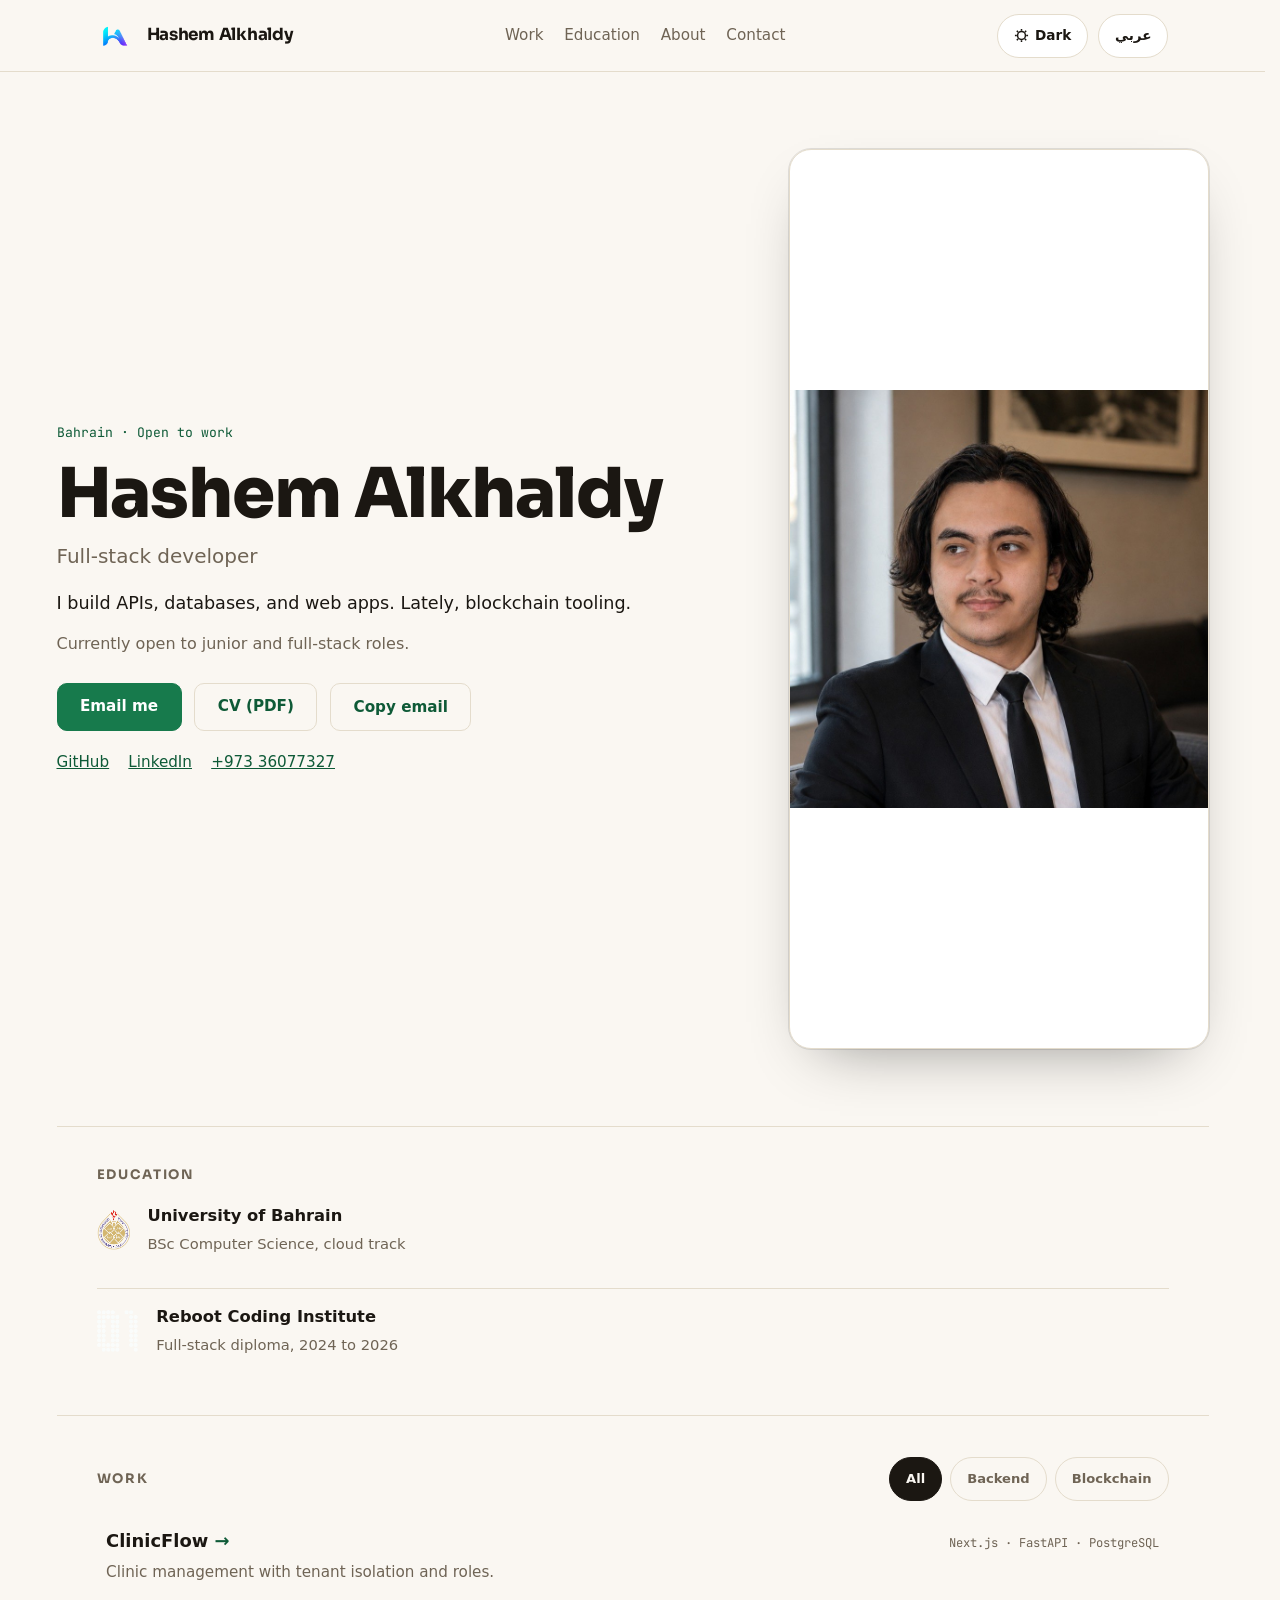
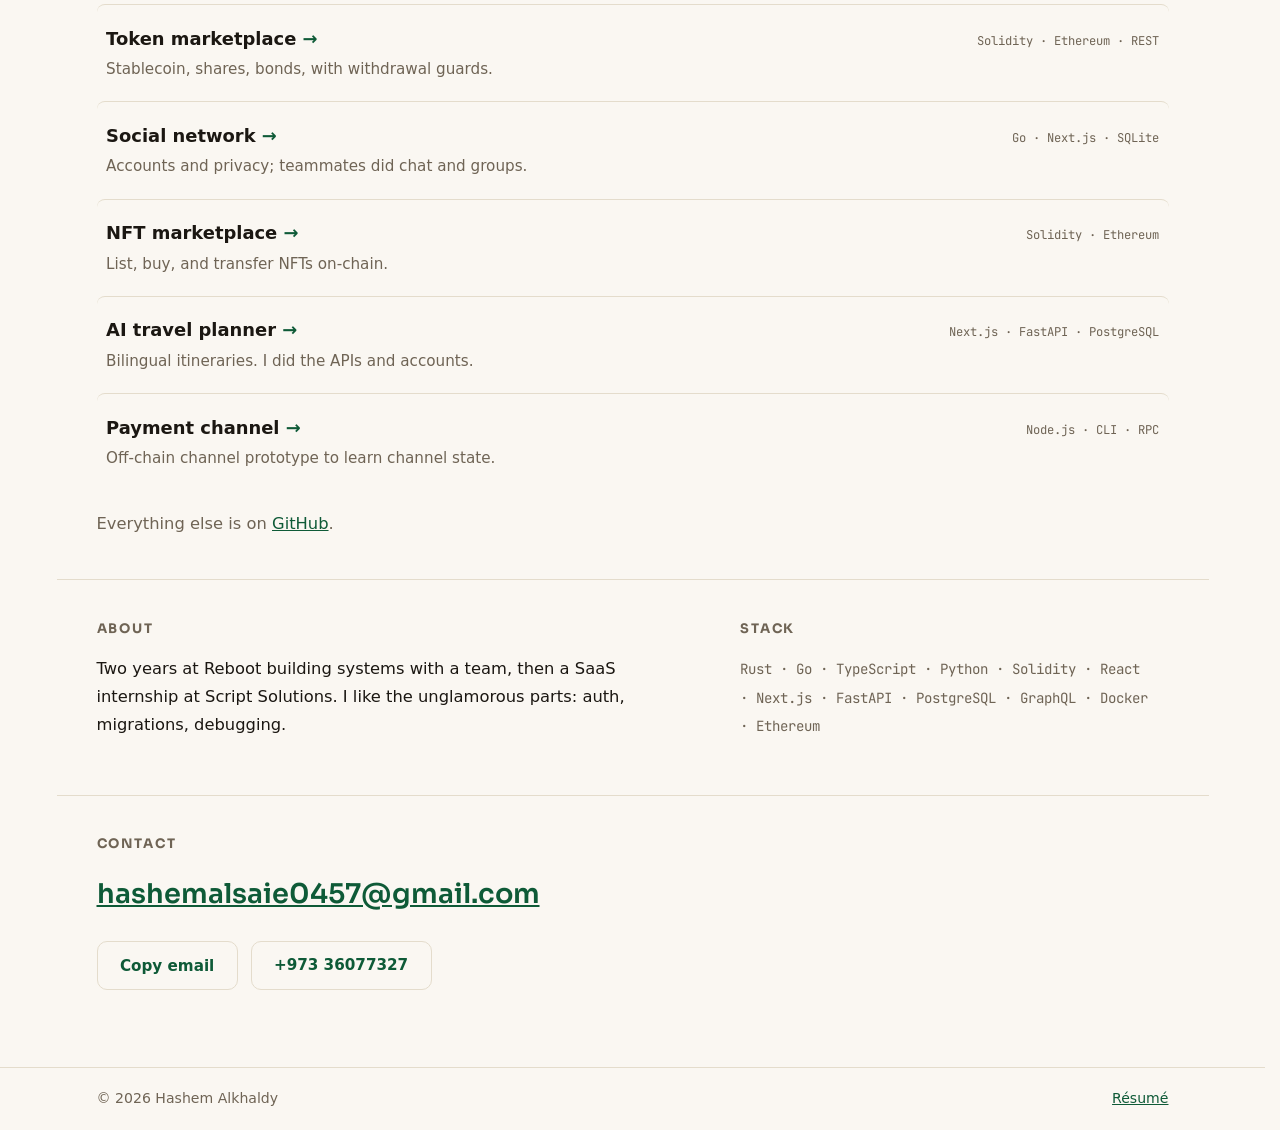
==== index.html @ f6648474 "full body inside same frame, no zoom" ====
<!DOCTYPE html>
<html lang="en" dir="ltr" data-theme="light">
<head>
  <meta charset="utf-8">
  <meta name="viewport" content="width=device-width, initial-scale=1">
  <meta name="theme-color" content="#FAF7F2">
  <meta name="color-scheme" content="light dark">
  <title>Hashem Alkhaldy · Full-stack developer</title>
  <meta name="description" content="Hashem Alkhaldy, full-stack developer in Bahrain. APIs, databases, blockchain tooling.">
  <link rel="canonical" href="https://hadrawer.github.io/portfolio/">
  <meta property="og:type" content="website">
  <meta property="og:title" content="Hashem Alkhaldy · Full-stack developer">
  <meta property="og:description" content="Full-stack developer in Bahrain. APIs, databases, blockchain tooling.">
  <meta property="og:url" content="https://hadrawer.github.io/portfolio/">
  <meta property="og:image" content="https://hadrawer.github.io/portfolio/assets/images/profile-mobile.jpg">
  <script>
    try {
      var t = localStorage.getItem("theme");
      if (!t) t = matchMedia("(prefers-color-scheme: dark)").matches ? "dark" : "light";
      document.documentElement.setAttribute("data-theme", t);
    } catch (e) {}
  </script>
  <link rel="icon" type="image/png" href="assets/images/Logo.png">
  <link rel="preconnect" href="https://fonts.googleapis.com">
  <link rel="preconnect" href="https://fonts.gstatic.com" crossorigin>
  <link href="https://fonts.googleapis.com/css2?family=Sora:wght@400;600;700;800&family=IBM+Plex+Sans+Arabic:wght@400;500;700&family=JetBrains+Mono:wght@400;500&display=swap" rel="stylesheet">
  <link rel="stylesheet" href="styles.css">
</head>
<body>
  <header class="top">
    <div class="wrap top-in">
      <a class="name brand" href="#top"><img class="brand-logo" src="assets/images/Logo.png" alt="H logo" width="34" height="34">Hashem Alkhaldy</a>
      <nav class="links-inline" aria-label="Sections">
        <a href="#work" data-i18n="nav.work">Work</a>
        <a href="#education" data-i18n="nav.edu">Education</a>
        <a href="#about" data-i18n="nav.about">About</a>
        <a href="#contact" data-i18n="nav.contact">Contact</a>
      </nav>
      <div class="toggles">
        <button id="themeToggle" class="chip" type="button" aria-label="Toggle theme">
          <svg width="15" height="15" viewBox="0 0 16 16" fill="none" stroke="currentColor" stroke-width="1.6" aria-hidden="true"><circle cx="8" cy="8" r="4.2"/><path d="M8 1v2M8 13v2M1 8h2M13 8h2M3 3l1.4 1.4M11.6 11.6L13 13M13 3l-1.4 1.4M4.4 11.6L3 13"/></svg>
          <span data-i18n="ui.theme">Dark</span>
        </button>
        <button id="langToggle" class="chip" type="button">عربي</button>
      </div>
    </div>
  </header>

  <main id="top">
    <section class="wrap hero">
      <div class="hero-text">
        <p class="kicker" data-i18n="hero.kicker">Bahrain · Open to work</p>
        <h1 data-i18n="hero.name">Hashem Alkhaldy</h1>
        <p class="role" data-i18n="hero.role">Full-stack developer</p>
        <p class="lede" data-i18n="hero.lede">I build APIs, databases, and web apps. Lately, blockchain tooling.</p>
        <p class="lede sub" data-i18n="hero.lede2">Currently open to junior and full-stack roles.</p>
        <p class="row">
          <a class="btn" href="mailto:hashemalsaie0457@gmail.com" data-i18n="hero.email">Email me</a>
          <a class="btn ghost" href="assets/resume/Hashem_Alkhaldy_CV.pdf" data-i18n="hero.cv">CV (PDF)</a>
          <button class="btn ghost" id="copyEmail" type="button" data-i18n="hero.copy">Copy email</button>
        </p>
        <p class="links">
          <a href="https://github.com/HADrawer">GitHub</a>
          <a href="https://www.linkedin.com/in/hashem-alsaie-8a0215244/">LinkedIn</a>
          <a href="tel:+97336077327">+973 36077327</a>
        </p>
      </div>
      <div class="hero-art" id="heroArt">
        <img class="portrait" src="assets/images/profile-mobile.jpg" alt="Portrait of Hashem Alkhaldy" width="900" height="900">
      </div>
    </section>

    <section class="wrap" id="education">
      <h2 data-i18n="edu.title">Education</h2>
      <ul class="edu">
        <li class="rv">
          <img src="assets/images/uob-logo.png" alt="University of Bahrain logo" width="40" height="48" loading="lazy">
          <div><strong data-i18n="edu.uob">University of Bahrain</strong><span data-i18n="edu.uobd">BSc Computer Science, cloud track</span></div>
        </li>
        <li class="rv">
          <img src="assets/images/reboot-01.png" alt="01 mark" width="36" height="37" loading="lazy">
          <div><strong data-i18n="edu.rb">Reboot Coding Institute</strong><span data-i18n="edu.rbd">Full-stack diploma, 2024 to 2026</span></div>
        </li>
      </ul>
    </section>

    <section class="wrap" id="work">
      <div class="sec-head">
        <h2 data-i18n="work.title">Work</h2>
        <div class="filters" role="group" aria-label="Filter projects">
          <button class="fchip on" data-filter="all" data-i18n="work.all">All</button>
          <button class="fchip" data-filter="backend" data-i18n="work.backend">Backend</button>
          <button class="fchip" data-filter="chain" data-i18n="work.chain">Blockchain</button>
        </div>
      </div>
      <ul class="jobs">
        <li class="rv" data-tags="backend">
          <a href="https://github.com/HADrawer/ClinicFlow">ClinicFlow <span class="arrow" aria-hidden="true">→</span></a>
          <span class="stack">Next.js · FastAPI · PostgreSQL</span>
          <span class="note" data-i18n="work.p1">Clinic management with tenant isolation and roles.</span>
        </li>
        <li class="rv" data-tags="chain">
          <a href="https://github.com/HADrawer/financial-instruments">Token marketplace <span class="arrow" aria-hidden="true">→</span></a>
          <span class="stack">Solidity · Ethereum · REST</span>
          <span class="note" data-i18n="work.p2">Stablecoin, shares, bonds, with withdrawal guards.</span>
        </li>
        <li class="rv" data-tags="backend">
          <a href="https://github.com/HADrawer/social-network">Social network <span class="arrow" aria-hidden="true">→</span></a>
          <span class="stack">Go · Next.js · SQLite</span>
          <span class="note" data-i18n="work.p3">Accounts and privacy; teammates did chat and groups.</span>
        </li>
        <li class="rv" data-tags="chain">
          <a href="https://github.com/HADrawer/nft-marketplace">NFT marketplace <span class="arrow" aria-hidden="true">→</span></a>
          <span class="stack">Solidity · Ethereum</span>
          <span class="note" data-i18n="work.p4">List, buy, and transfer NFTs on-chain.</span>
        </li>
        <li class="rv" data-tags="backend">
          <a href="https://github.com/HADrawer/AI-Travel-Itinerary-Planner">AI travel planner <span class="arrow" aria-hidden="true">→</span></a>
          <span class="stack">Next.js · FastAPI · PostgreSQL</span>
          <span class="note" data-i18n="work.p5">Bilingual itineraries. I did the APIs and accounts.</span>
        </li>
        <li class="rv" data-tags="chain">
          <a href="https://github.com/HADrawer/Payment-Channel">Payment channel <span class="arrow" aria-hidden="true">→</span></a>
          <span class="stack">Node.js · CLI · RPC</span>
          <span class="note" data-i18n="work.p6">Off-chain channel prototype to learn channel state.</span>
        </li>
      </ul>
      <p class="more"><span data-i18n="work.more">Everything else is on</span> <a href="https://github.com/HADrawer?tab=repositories">GitHub</a>.</p>
    </section>

    <section class="wrap cols">
      <div class="rv" id="about">
        <h2 data-i18n="about.title">About</h2>
        <p data-i18n="about.p1">Two years at Reboot building systems with a team, then a SaaS internship at Script Solutions. I like the unglamorous parts: auth, migrations, debugging.</p>
      </div>
      <div class="rv" id="stack">
        <h2 data-i18n="stack.title">Stack</h2>
        <p class="mono">Rust · Go · TypeScript · Python · Solidity · React · Next.js · FastAPI · PostgreSQL · GraphQL · Docker · Ethereum</p>
      </div>
    </section>

    <section class="wrap" id="contact">
      <h2 data-i18n="contact.title">Contact</h2>
      <p><a class="big" href="mailto:hashemalsaie0457@gmail.com">hashemalsaie0457@gmail.com</a></p>
      <p class="row">
        <button class="btn ghost" id="copyEmail2" type="button" data-i18n="hero.copy">Copy email</button>
        <a class="btn ghost" href="tel:+97336077327">+973 36077327</a>
      </p>
    </section>
  </main>

  <footer>
    <div class="wrap foot-in">
      <p>© <span id="year">2026</span> Hashem Alkhaldy</p>
      <p><a href="resume.html" data-i18n="footer.resume">Résumé</a></p>
    </div>
  </footer>

  <script src="script.js"></script>
</body>
</html>
---- styles.css ----
:root {
  --bg: #FAF7F2;
  --surface: #FFFFFF;
  --ink: #1B1712;
  --muted: #6F6455;
  --line: #E4DCCC;
  --signal: #177A4C;
  --signal-ink: #0E5A37;
  --card: #FFFFFF;
}

[data-theme="dark"] {
  --bg: #14110D;
  --surface: #1D1914;
  --ink: #ECE6DA;
  --muted: #A79C8B;
  --line: #2E2820;
  --signal: #62D39B;
  --signal-ink: #8FE3B7;
  --card: #1D1914;
}

* { box-sizing: border-box; margin: 0; padding: 0; }

html { scroll-behavior: smooth; scrollbar-gutter: stable; }

body {
  background: var(--bg);
  color: var(--ink);
  font-family: system-ui, -apple-system, "Segoe UI", "IBM Plex Sans Arabic", sans-serif;
  font-size: 1.02rem;
  line-height: 1.7;
  -webkit-font-smoothing: antialiased;
}

h1, h2, .name {
  font-family: "Sora", "IBM Plex Sans Arabic", system-ui, sans-serif;
  line-height: 1.12;
  letter-spacing: -0.015em;
  text-wrap: balance;
}
p { text-wrap: pretty; }

a { color: var(--signal-ink); }
a:hover { color: var(--signal); }

.wrap { max-width: 72rem; margin-inline: auto; padding-inline: clamp(1.2rem, 4vw, 2.5rem); }

/* header */
.top { border-bottom: 1px solid var(--line); }
.top-in { display: flex; align-items: center; justify-content: space-between; gap: 1rem; padding-block: 0.85rem; }
.name { font-weight: 700; font-size: 1.05rem; color: var(--ink); text-decoration: none; }
.brand { display: inline-flex; align-items: center; gap: 1rem; }
.brand-logo { height: 34px; width: 34px; border-radius: 9px; }
.links-inline { display: flex; gap: 1.3rem; }
.links-inline a { color: var(--muted); text-decoration: none; font-size: 0.95rem; font-weight: 500; }
.links-inline a:hover { color: var(--ink); }
.toggles { display: flex; gap: 0.6rem; }
.chip {
  font: inherit;
  font-size: 0.85rem;
  font-weight: 600;
  display: inline-flex;
  align-items: center;
  gap: 0.4rem;
  background: var(--surface);
  color: var(--ink);
  border: 1px solid var(--line);
  border-radius: 999px;
  padding: 0.45rem 1rem;
  cursor: pointer;
  min-height: 44px;
  transition-property: border-color, color;
  transition-duration: 0.15s;
}
.chip:hover { border-color: var(--signal); color: var(--signal-ink); }
.chip:active { transform: scale(0.96); }

/* hero — full width grid */
.hero {
  display: grid;
  grid-template-columns: minmax(0, 1.2fr) minmax(0, 0.8fr);
  gap: clamp(2rem, 5vw, 4rem);
  align-items: center;
  padding: clamp(2.5rem, 6vw, 5rem) 0;
}
.kicker {
  font-family: "JetBrains Mono", ui-monospace, monospace;
  font-size: 0.82rem;
  color: var(--signal-ink);
  margin-bottom: 0.7rem;
}
.hero h1 { font-size: clamp(2.6rem, 6.5vw, 4.3rem); font-weight: 800; margin-bottom: 0.4rem; }
.role { font-size: 1.25rem; color: var(--muted); margin-bottom: 1rem; }
.lede { font-size: 1.1rem; max-width: 36rem; margin-bottom: 0.7rem; }
.lede.sub { font-size: 1rem; color: var(--muted); margin-bottom: 1.6rem; }
.row { display: flex; flex-wrap: wrap; gap: 0.8rem; margin-bottom: 1.2rem; }
.btn {
  display: inline-flex;
  align-items: center;
  text-decoration: none;
  font-weight: 600;
  font-size: 0.95rem;
  font-family: inherit;
  background: var(--signal);
  color: #fff;
  border: 1px solid var(--signal);
  border-radius: 10px;
  padding: 0.65rem 1.4rem;
  min-height: 44px;
  cursor: pointer;
  transition-property: transform, filter;
  transition-duration: 0.15s;
}
[data-theme="dark"] .btn { color: #0E1712; }
.btn:hover { filter: brightness(1.07); }
.btn:active { transform: scale(0.96); }
.btn.ghost { background: transparent; color: var(--signal-ink); border-color: var(--line); }
.btn.ghost:hover { border-color: var(--signal); }
.links { display: flex; flex-wrap: wrap; gap: 0.4rem 1.2rem; font-size: 0.95rem; }

.hero-art { justify-self: end; text-align: center; will-change: transform; }
.portrait {
  width: min(420px, 88vw);
  aspect-ratio: 2 / 1;
  object-fit: contain;
  object-position: center;
  background: var(--surface);
  border-radius: 22px;
  outline: 1px solid oklch(0 0 0 / 0.1);
  border: 1px solid var(--line);
  box-shadow: 0 24px 60px -30px rgba(0, 0, 0, 0.45);
  display: block;
  background: var(--surface);
}
[data-theme="dark"] .portrait { outline: 1px solid oklch(1 0 0 / 0.1); }
.caption { margin-top: 0.7rem; font-size: 0.8rem; color: var(--muted); }

/* sections */
main section { padding: 2.6rem 0; border-top: 1px solid var(--line); }
.hero { border-top: none; }
main h2 {
  font-size: 0.82rem;
  font-weight: 700;
  text-transform: uppercase;
  letter-spacing: 0.14em;
  color: var(--muted);
  margin-bottom: 1.2rem;
}
[dir="rtl"] main h2 { letter-spacing: 0; }

.sec-head { display: flex; align-items: center; justify-content: space-between; flex-wrap: wrap; gap: 0.8rem; margin-bottom: 0.4rem; }
.sec-head h2 { margin-bottom: 0; }
.filters { display: flex; gap: 0.5rem; }
.fchip {
  font: inherit;
  font-size: 0.82rem;
  font-weight: 600;
  background: transparent;
  color: var(--muted);
  border: 1px solid var(--line);
  border-radius: 999px;
  padding: 0.4rem 1rem;
  cursor: pointer;
  min-height: 44px;
  transition-property: color, border-color, background;
  transition-duration: 0.15s;
}
.fchip:hover { color: var(--ink); border-color: var(--signal); }
.fchip.on { background: var(--ink); border-color: var(--ink); color: var(--bg); }
.fchip:active { transform: scale(0.96); }

/* work list */
.jobs { list-style: none; }
.jobs li {
  display: grid;
  grid-template-columns: minmax(0, 1fr) auto;
  gap: 0.2rem 1.5rem;
  align-items: baseline;
  padding: 1.15rem 0.6rem;
  border-top: 1px solid var(--line);
  border-radius: 8px;
  transition-property: background, padding-inline-start;
  transition-duration: 0.18s;
}
.jobs li:first-child { border-top: none; }
.jobs li:hover { background: var(--surface); }
.jobs li.hide { display: none; }
.jobs a { font-weight: 600; font-size: 1.12rem; text-decoration: none; color: var(--ink); }
.jobs a:hover { color: var(--signal-ink); }
.jobs a .arrow { display: inline-block; transition: transform 0.18s ease; color: var(--signal-ink); }
.jobs a:hover .arrow { transform: translateX(5px); }
[dir="rtl"] .jobs a:hover .arrow { transform: translateX(-5px) scaleX(-1); }
[dir="rtl"] .jobs a .arrow { display: inline-block; transform: scaleX(-1); }
.stack {
  font-family: "JetBrains Mono", ui-monospace, monospace;
  font-size: 0.76rem;
  color: var(--muted);
  text-align: end;
  white-space: nowrap;
}
.note { display: block; grid-column: 1 / -1; color: var(--muted); font-size: 0.95rem; }
.more { margin-top: 1.2rem; color: var(--muted); }

/* two-col */
.cols { display: grid; grid-template-columns: minmax(0, 1.15fr) minmax(0, 0.85fr); gap: clamp(2rem, 5vw, 4rem); }
.mono {
  font-family: "JetBrains Mono", ui-monospace, monospace;
  font-size: 0.88rem;
  line-height: 2;
  color: var(--muted);
  font-variant-numeric: tabular-nums;
}
#about p { margin-bottom: 0.9rem; }
.muted { color: var(--muted); font-size: 0.95rem; }

/* education */
.edu { list-style: none; display: grid; gap: 1rem; }
.edu li {
  display: flex;
  align-items: center;
  gap: 1rem;
  padding: 0.9rem 0;
  border-top: 1px solid var(--line);
}
.edu li:first-child { border-top: none; padding-top: 0; }
.edu img { height: 42px; width: auto; flex: none; }
.edu strong { display: block; font-size: 1.02rem; }
.edu span { color: var(--muted); font-size: 0.92rem; }

/* contact */
#contact .row { margin-top: 1.5rem; }
.big {
  font-family: "Sora", "IBM Plex Sans Arabic", sans-serif;
  font-size: clamp(1.2rem, 3.4vw, 1.7rem);
  font-weight: 600;
  overflow-wrap: anywhere;
}

/* footer */
footer { border-top: 1px solid var(--line); margin-top: 1rem; }
.foot-in {
  display: flex;
  justify-content: space-between;
  flex-wrap: wrap;
  gap: 0.4rem;
  padding-block: 1.2rem;
  color: var(--muted);
  font-size: 0.88rem;
}

/* reveal — fail-safe: visible without JS */
.js .rv { opacity: 0; transform: translateY(18px); transition: opacity 0.55s ease, transform 0.55s cubic-bezier(0.22, 1, 0.36, 1); }
.js .rv.in { opacity: 1; transform: none; }

:focus-visible { outline: 2px solid var(--signal); outline-offset: 3px; }

@media (max-width: 860px) {
  .hero { grid-template-columns: minmax(0, 1fr); }
  .hero-art { justify-self: start; }
  .cols { grid-template-columns: minmax(0, 1fr); }
  .jobs li { grid-template-columns: minmax(0, 1fr); }
  .stack { text-align: start; }
}
@media (max-width: 600px) {
  .links-inline { display: none; }
  .hero-art {
    order: -1;
    justify-self: center;
    width: 224px;
    height: 224px;
    border-radius: 50%;
    overflow: hidden;
    background: var(--surface);
    border: 1px solid var(--line);
  }
  .portrait {
    width: 100%;
    height: 100%;
    aspect-ratio: auto;
    border-radius: 50%;
    object-fit: cover;
    object-position: center 8%;
    transform: none;
    border: none;
    box-shadow: none;
    outline: none;
  }
}

@media (prefers-reduced-motion: reduce) {
  html { scroll-behavior: auto; }
  .js .rv { opacity: 1; transform: none; transition: none; }
  .btn, .jobs li, .jobs a .arrow, .chip, .fchip { transition: none; }
}
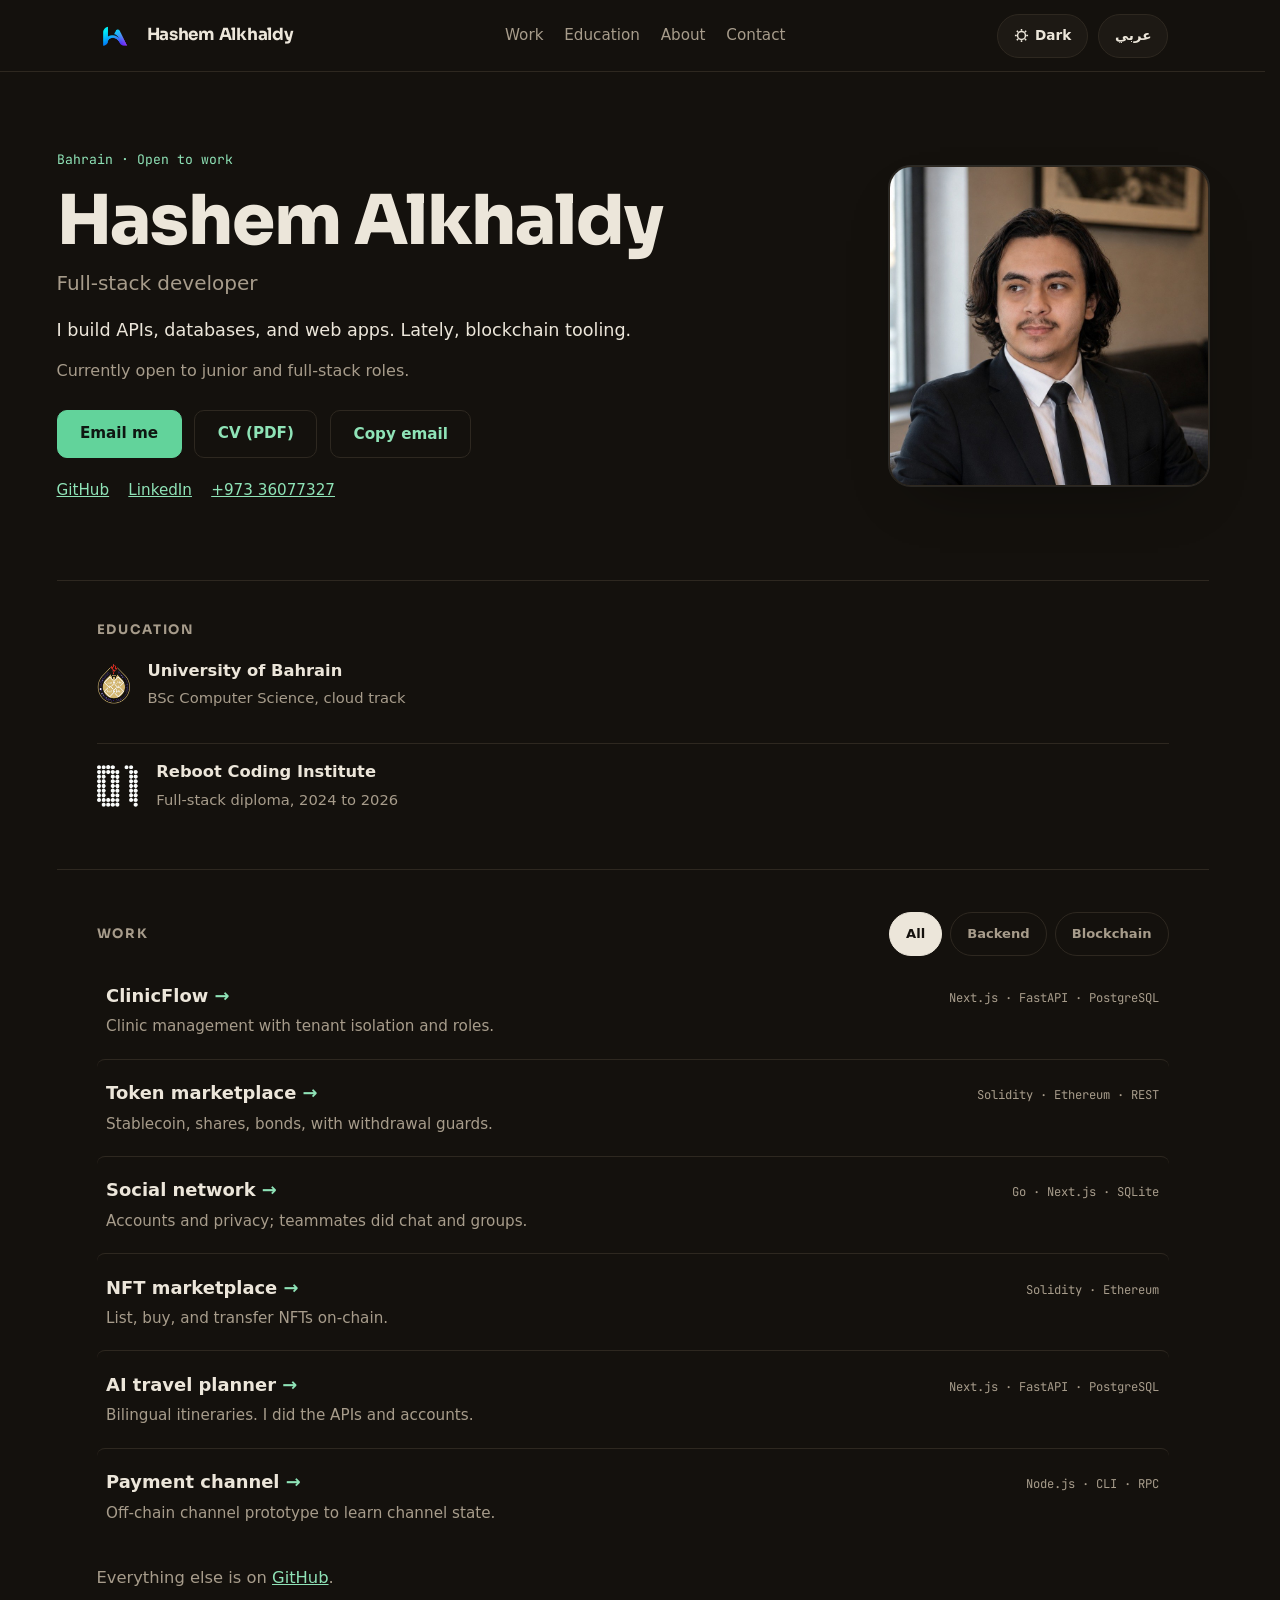
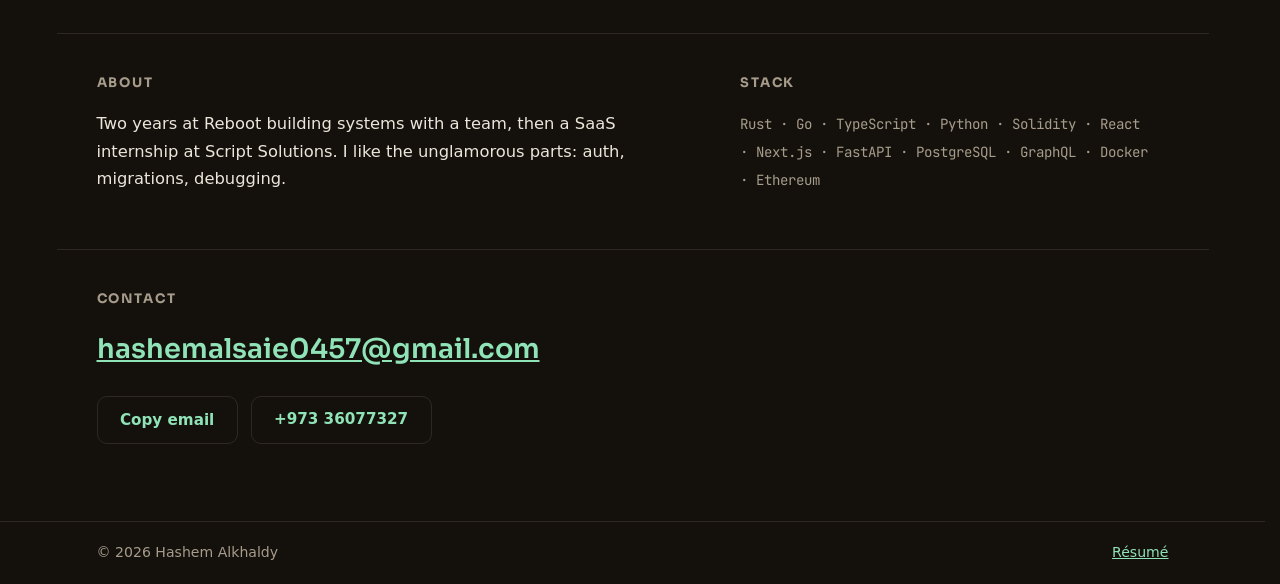
==== commit 1704752b: "dark mode by default, ignore system" ====
--- a/index.html
+++ b/index.html
@@ -1,9 +1,9 @@
 <!DOCTYPE html>
-<html lang="en" dir="ltr" data-theme="light">
+<html lang="en" dir="ltr" data-theme="dark">
 <head>
   <meta charset="utf-8">
   <meta name="viewport" content="width=device-width, initial-scale=1">
-  <meta name="theme-color" content="#FAF7F2">
+  <meta name="theme-color" content="#14110D">
   <meta name="color-scheme" content="light dark">
   <title>Hashem Alkhaldy · Full-stack developer</title>
   <meta name="description" content="Hashem Alkhaldy, full-stack developer in Bahrain. APIs, databases, blockchain tooling.">
@@ -16,7 +16,7 @@
   <script>
     try {
       var t = localStorage.getItem("theme");
-      if (!t) t = matchMedia("(prefers-color-scheme: dark)").matches ? "dark" : "light";
+      if (!t) t = "dark";
       document.documentElement.setAttribute("data-theme", t);
     } catch (e) {}
   </script>
--- a/styles.css
+++ b/styles.css
@@ -121,8 +121,8 @@
 
 .hero-art { justify-self: end; text-align: center; will-change: transform; }
 .portrait {
-  width: min(420px, 88vw);
-  aspect-ratio: 2 / 1;
+  width: min(320px, 80vw);
+  height: 320px;
   object-fit: contain;
   object-position: center;
   background: var(--surface);
@@ -264,6 +264,7 @@
 }
 @media (max-width: 600px) {
   .links-inline { display: none; }
+  .wrap { padding-inline: 1.7rem; }
   .hero-art {
     order: -1;
     justify-self: center;
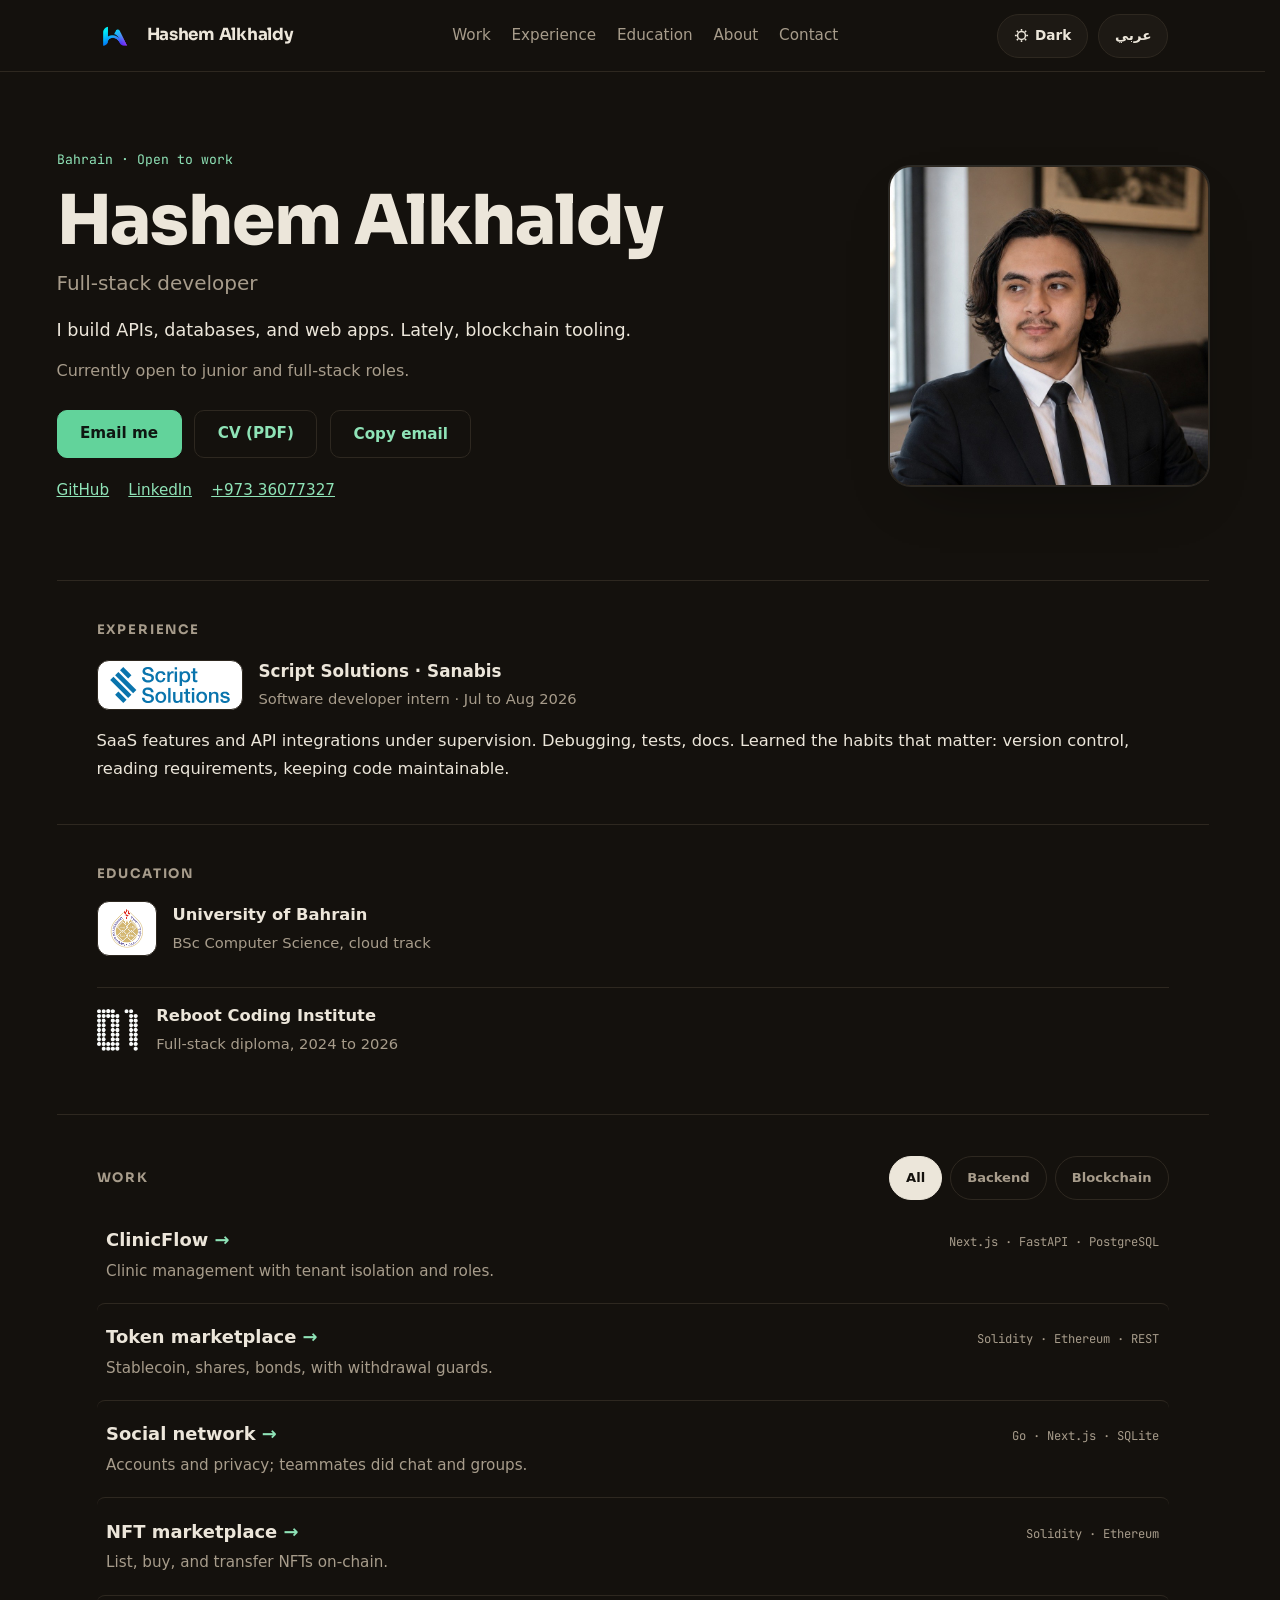
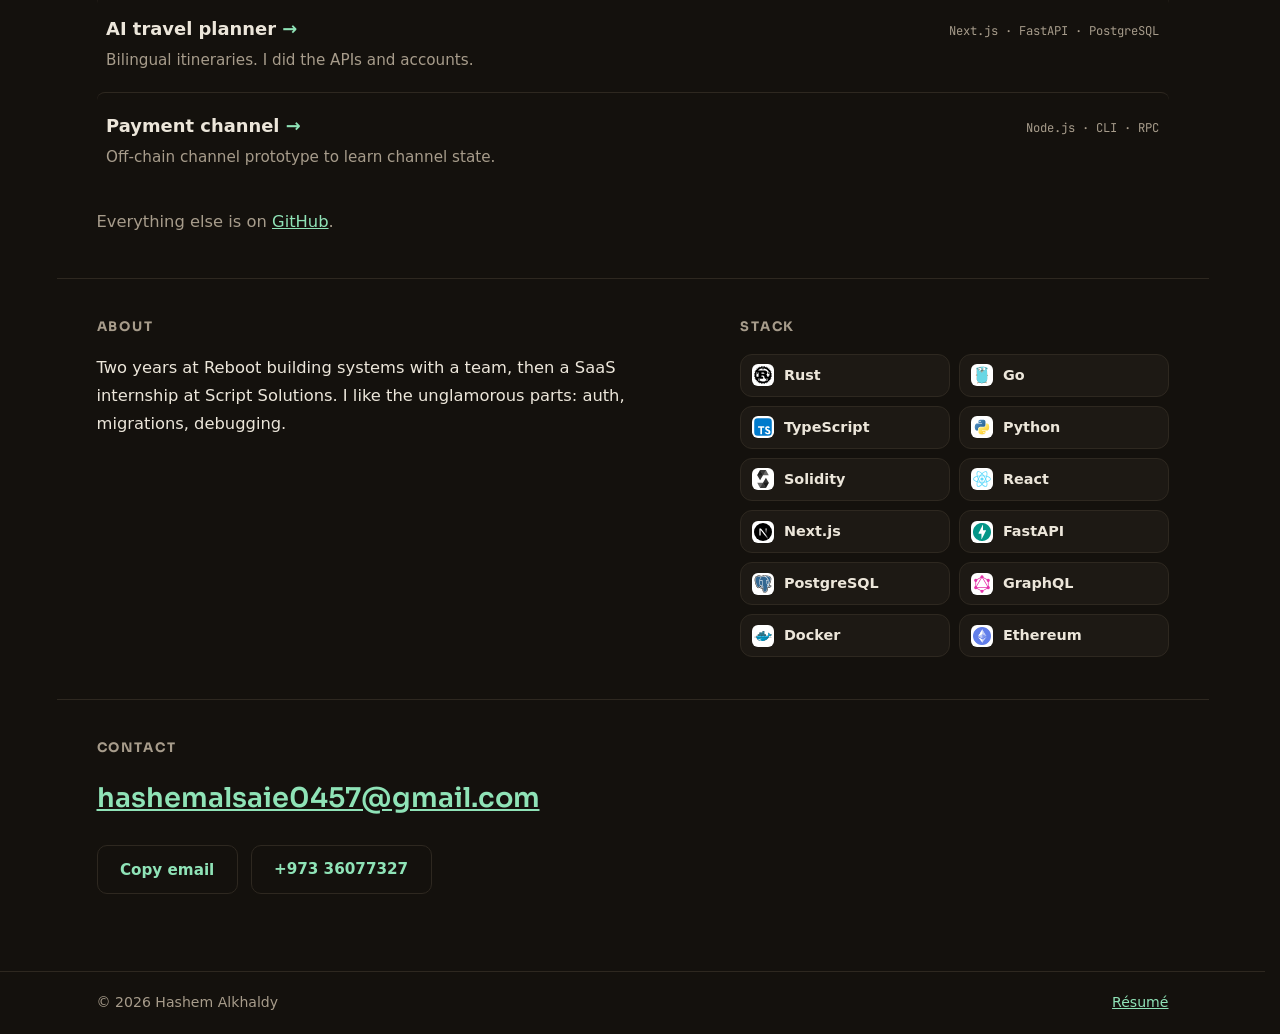
==== commit fdcbaea6: "experience section, sage light theme, tech logos, reboot mark fix" ====
--- a/index.html
+++ b/index.html
@@ -32,6 +32,7 @@
       <a class="name brand" href="#top"><img class="brand-logo" src="assets/images/Logo.png" alt="H logo" width="34" height="34">Hashem Alkhaldy</a>
       <nav class="links-inline" aria-label="Sections">
         <a href="#work" data-i18n="nav.work">Work</a>
+        <a href="#exp" data-i18n="nav.exp">Experience</a>
         <a href="#education" data-i18n="nav.edu">Education</a>
         <a href="#about" data-i18n="nav.about">About</a>
         <a href="#contact" data-i18n="nav.contact">Contact</a>
@@ -70,15 +71,27 @@
       </div>
     </section>
 
+    <section class="wrap" id="exp">
+      <h2 data-i18n="exp.title">Experience</h2>
+      <div class="exp-head rv">
+        <span class="logo-chip"><img src="assets/images/script-logo.svg" alt="Script Solutions logo" width="120" height="36"></span>
+        <div>
+          <strong data-i18n="exp.company">Script Solutions · Sanabis</strong>
+          <span data-i18n="exp.role">Software developer intern · Jul to Aug 2026</span>
+        </div>
+      </div>
+      <p class="rv" data-i18n="exp.p1">SaaS features and API integrations under supervision. Debugging, tests, docs. Learned the habits that matter: version control, reading requirements, keeping code maintainable.</p>
+    </section>
+
     <section class="wrap" id="education">
       <h2 data-i18n="edu.title">Education</h2>
       <ul class="edu">
         <li class="rv">
-          <img src="assets/images/uob-logo.png" alt="University of Bahrain logo" width="40" height="48" loading="lazy">
+          <span class="logo-chip"><img src="assets/images/uob-logo.png" alt="University of Bahrain logo" width="34" height="41" loading="lazy"></span>
           <div><strong data-i18n="edu.uob">University of Bahrain</strong><span data-i18n="edu.uobd">BSc Computer Science, cloud track</span></div>
         </li>
         <li class="rv">
-          <img src="assets/images/reboot-01.png" alt="01 mark" width="36" height="37" loading="lazy">
+          <img class="mark" src="assets/images/reboot-01.png" alt="01 mark" width="36" height="37" loading="lazy">
           <div><strong data-i18n="edu.rb">Reboot Coding Institute</strong><span data-i18n="edu.rbd">Full-stack diploma, 2024 to 2026</span></div>
         </li>
       </ul>
@@ -135,7 +148,20 @@
       </div>
       <div class="rv" id="stack">
         <h2 data-i18n="stack.title">Stack</h2>
-        <p class="mono">Rust · Go · TypeScript · Python · Solidity · React · Next.js · FastAPI · PostgreSQL · GraphQL · Docker · Ethereum</p>
+        <ul class="tech">
+          <li><img src="assets/images/tech-rust.svg" alt="" width="22" height="22" loading="lazy">Rust</li>
+          <li><img src="assets/images/tech-go.svg" alt="" width="22" height="22" loading="lazy">Go</li>
+          <li><img src="assets/images/tech-typescript.svg" alt="" width="22" height="22" loading="lazy">TypeScript</li>
+          <li><img src="assets/images/tech-python.svg" alt="" width="22" height="22" loading="lazy">Python</li>
+          <li><img src="assets/images/tech-solidity.svg" alt="" width="22" height="22" loading="lazy">Solidity</li>
+          <li><img src="assets/images/tech-react.svg" alt="" width="22" height="22" loading="lazy">React</li>
+          <li><img src="assets/images/tech-nextjs.svg" alt="" width="22" height="22" loading="lazy">Next.js</li>
+          <li><img src="assets/images/tech-fastapi.svg" alt="" width="22" height="22" loading="lazy">FastAPI</li>
+          <li><img src="assets/images/tech-postgresql.svg" alt="" width="22" height="22" loading="lazy">PostgreSQL</li>
+          <li><img src="assets/images/tech-graphql.svg" alt="" width="22" height="22" loading="lazy">GraphQL</li>
+          <li><img src="assets/images/tech-docker.svg" alt="" width="22" height="22" loading="lazy">Docker</li>
+          <li><img src="assets/images/tech-ethereum.png" alt="" width="22" height="22" loading="lazy">Ethereum</li>
+        </ul>
       </div>
     </section>
 
--- a/styles.css
+++ b/styles.css
@@ -1,11 +1,11 @@
 :root {
-  --bg: #FAF7F2;
-  --surface: #FFFFFF;
-  --ink: #1B1712;
-  --muted: #6F6455;
-  --line: #E4DCCC;
-  --signal: #177A4C;
-  --signal-ink: #0E5A37;
+  --bg: #E9F0E4;
+  --surface: #F6F9F2;
+  --ink: #1A2119;
+  --muted: #5A695C;
+  --line: #CFDBC9;
+  --signal: #147A48;
+  --signal-ink: #0E6639;
   --card: #FFFFFF;
 }
 
@@ -214,6 +214,21 @@
 #about p { margin-bottom: 0.9rem; }
 .muted { color: var(--muted); font-size: 0.95rem; }
 
+/* experience */
+.exp-head { display: flex; align-items: center; gap: 1rem; margin-bottom: 0.9rem; }
+.exp-head strong { display: block; font-size: 1.05rem; }
+.exp-head span { color: var(--muted); font-size: 0.92rem; }
+.logo-chip {
+  display: inline-flex;
+  align-items: center;
+  background: #fff;
+  border: 1px solid var(--line);
+  border-radius: 12px;
+  padding: 6px 12px;
+  flex: none;
+}
+.logo-chip img { display: block; }
+
 /* education */
 .edu { list-style: none; display: grid; gap: 1rem; }
 .edu li {
@@ -224,9 +239,29 @@
   border-top: 1px solid var(--line);
 }
 .edu li:first-child { border-top: none; padding-top: 0; }
-.edu img { height: 42px; width: auto; flex: none; }
+.edu img.mark { height: 42px; width: auto; flex: none; }
+[data-theme="light"] .edu img.mark {
+  background: #221610;
+  border-radius: 10px;
+  padding: 5px 8px;
+}
 .edu strong { display: block; font-size: 1.02rem; }
 .edu span { color: var(--muted); font-size: 0.92rem; }
+
+/* stack */
+.tech { list-style: none; display: grid; grid-template-columns: repeat(auto-fill, minmax(150px, 1fr)); gap: 0.6rem; }
+.tech li {
+  display: flex;
+  align-items: center;
+  gap: 0.6rem;
+  background: var(--surface);
+  border: 1px solid var(--line);
+  border-radius: 12px;
+  padding: 0.5rem 0.7rem;
+  font-size: 0.9rem;
+  font-weight: 600;
+}
+.tech img { width: 22px; height: 22px; background: #fff; border-radius: 6px; padding: 2px; flex: none; }
 
 /* contact */
 #contact .row { margin-top: 1.5rem; }
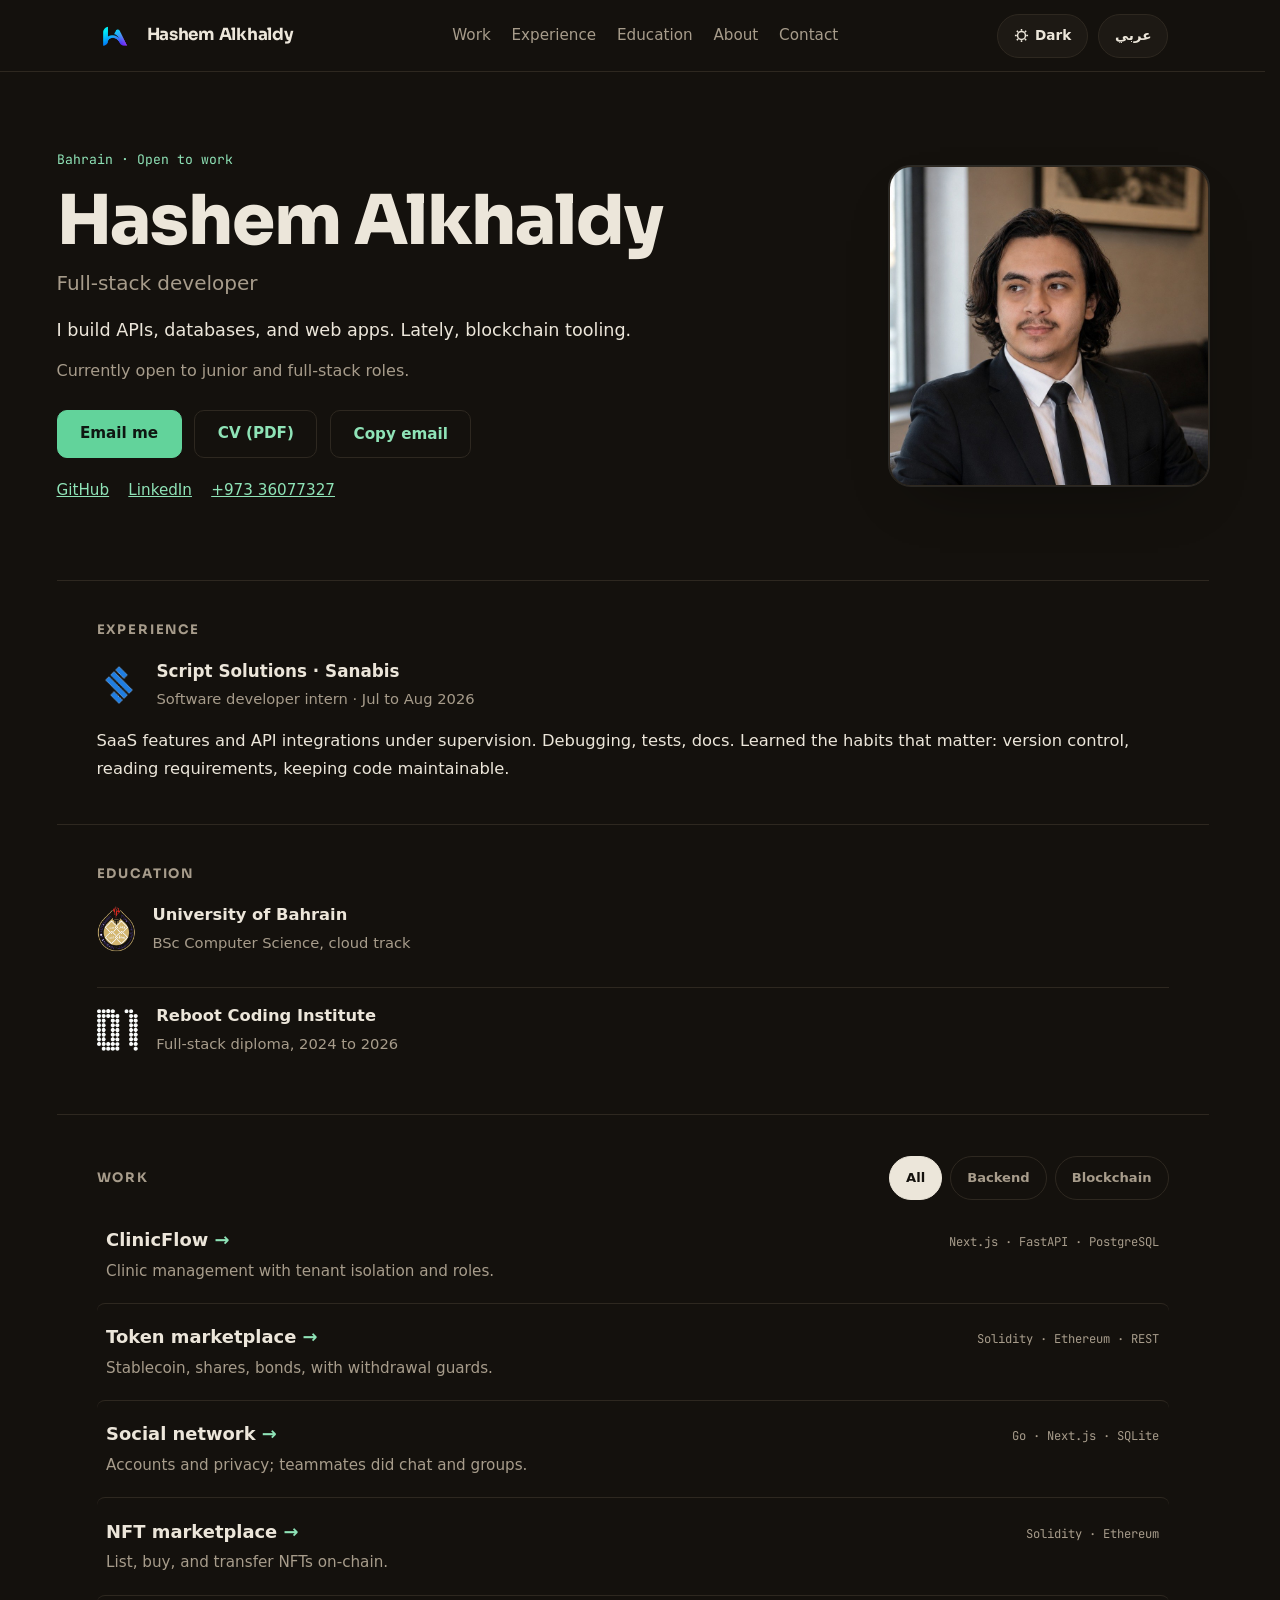
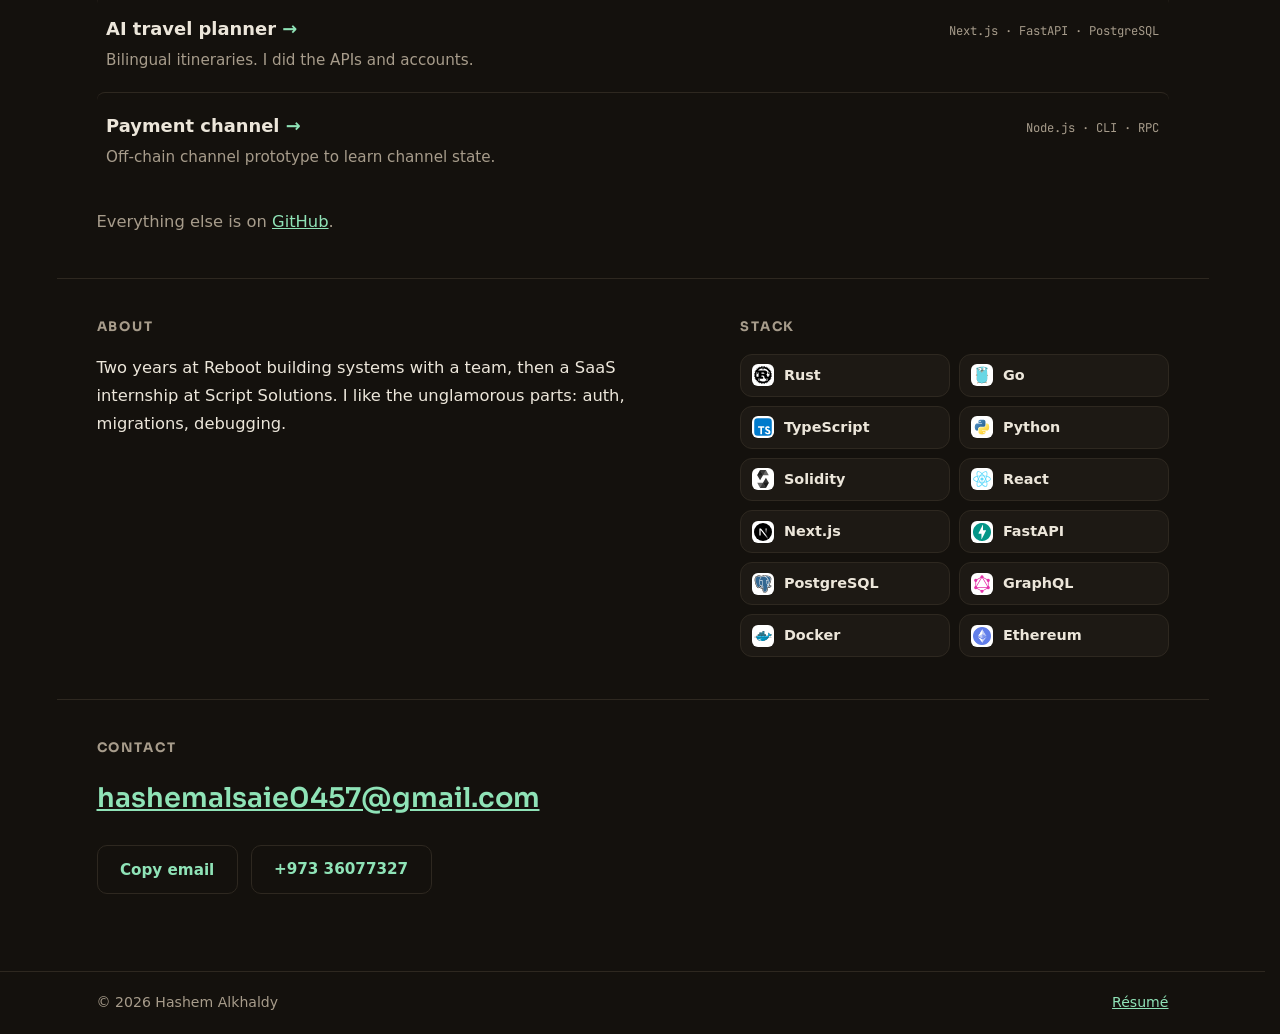
==== commit ebb8811d: "script mark alone, no white boxes behind logos" ====
--- a/index.html
+++ b/index.html
@@ -74,7 +74,7 @@
     <section class="wrap" id="exp">
       <h2 data-i18n="exp.title">Experience</h2>
       <div class="exp-head rv">
-        <span class="logo-chip"><img src="assets/images/script-logo.svg" alt="Script Solutions logo" width="120" height="36"></span>
+        <img src="assets/images/script-mark.png" alt="Script mark" width="44" height="44">
         <div>
           <strong data-i18n="exp.company">Script Solutions · Sanabis</strong>
           <span data-i18n="exp.role">Software developer intern · Jul to Aug 2026</span>
@@ -87,7 +87,7 @@
       <h2 data-i18n="edu.title">Education</h2>
       <ul class="edu">
         <li class="rv">
-          <span class="logo-chip"><img src="assets/images/uob-logo.png" alt="University of Bahrain logo" width="34" height="41" loading="lazy"></span>
+          <img src="assets/images/uob-logo.png" alt="University of Bahrain logo" width="40" height="48" loading="lazy">
           <div><strong data-i18n="edu.uob">University of Bahrain</strong><span data-i18n="edu.uobd">BSc Computer Science, cloud track</span></div>
         </li>
         <li class="rv">
--- a/styles.css
+++ b/styles.css
@@ -218,16 +218,7 @@
 .exp-head { display: flex; align-items: center; gap: 1rem; margin-bottom: 0.9rem; }
 .exp-head strong { display: block; font-size: 1.05rem; }
 .exp-head span { color: var(--muted); font-size: 0.92rem; }
-.logo-chip {
-  display: inline-flex;
-  align-items: center;
-  background: #fff;
-  border: 1px solid var(--line);
-  border-radius: 12px;
-  padding: 6px 12px;
-  flex: none;
-}
-.logo-chip img { display: block; }
+.exp-head img { height: 44px; width: auto; flex: none; }
 
 /* education */
 .edu { list-style: none; display: grid; gap: 1rem; }
@@ -239,7 +230,8 @@
   border-top: 1px solid var(--line);
 }
 .edu li:first-child { border-top: none; padding-top: 0; }
-.edu img.mark { height: 42px; width: auto; flex: none; }
+.edu li img { height: 48px; width: auto; flex: none; }
+.edu img.mark { height: 42px; }
 [data-theme="light"] .edu img.mark {
   background: #221610;
   border-radius: 10px;
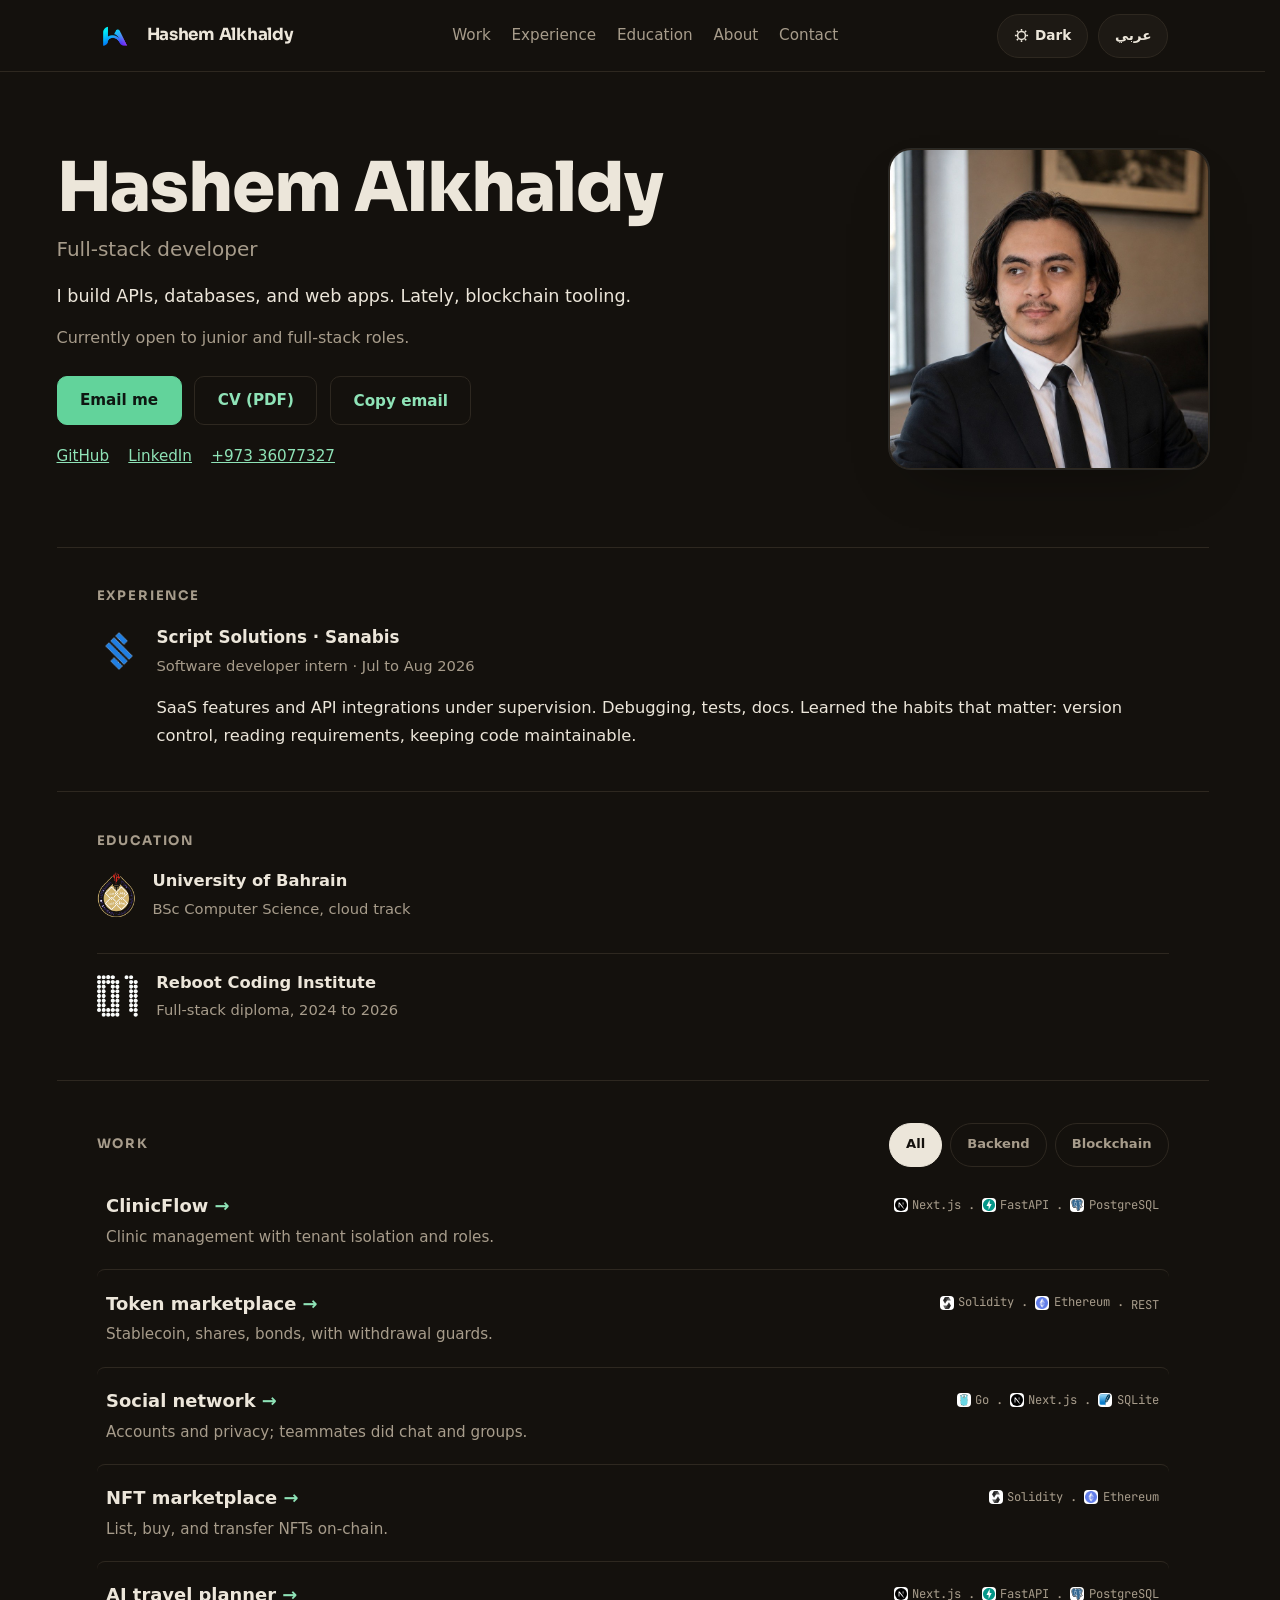
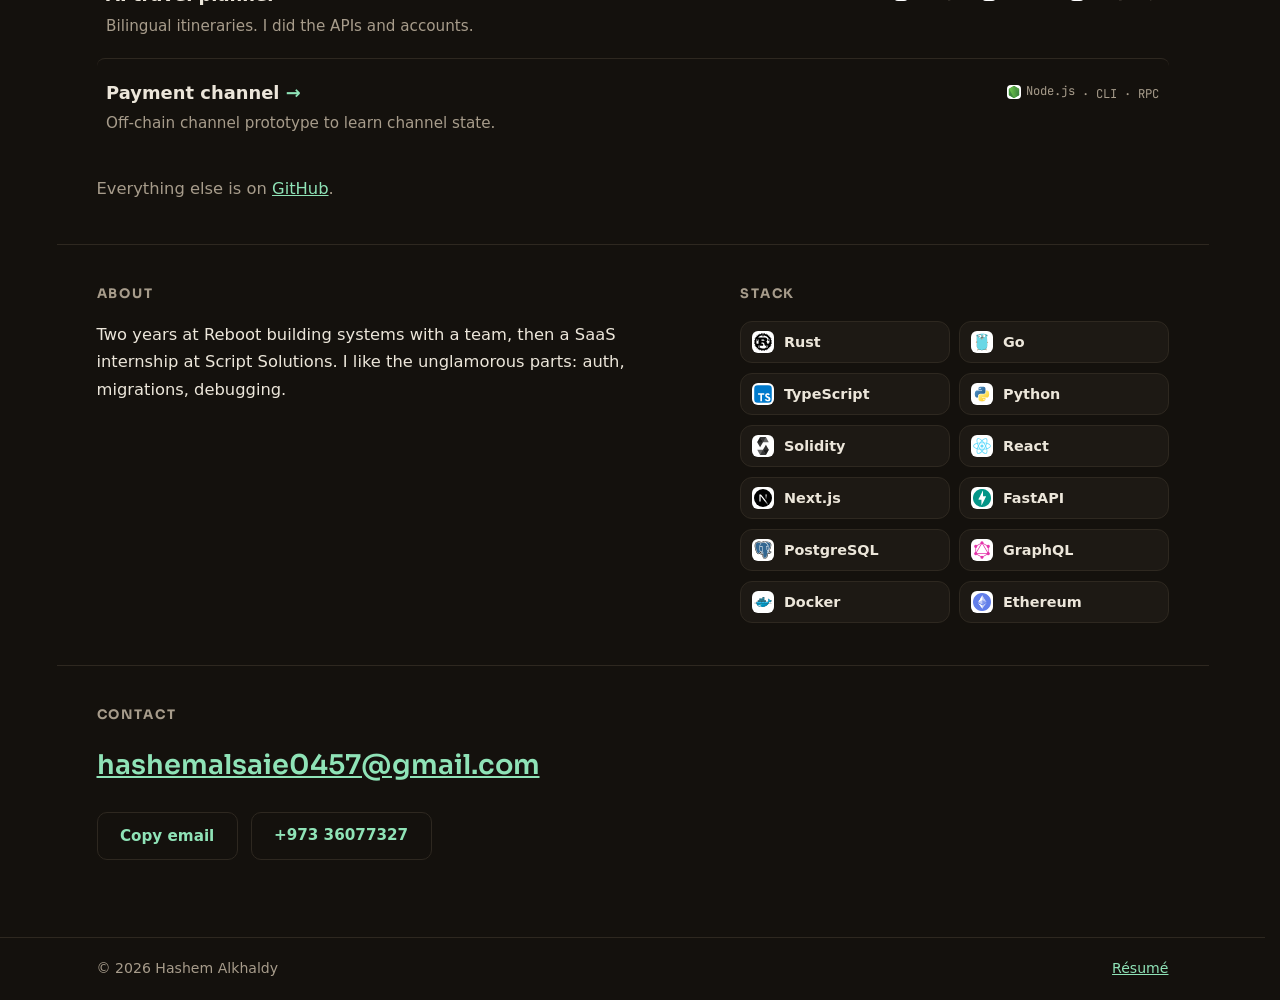
==== commit 2b967ed7: "black logo for light theme, project stack logos, sage light theme" ====
--- a/index.html
+++ b/index.html
@@ -29,7 +29,7 @@
 <body>
   <header class="top">
     <div class="wrap top-in">
-      <a class="name brand" href="#top"><img class="brand-logo" src="assets/images/Logo.png" alt="H logo" width="34" height="34">Hashem Alkhaldy</a>
+      <a class="name brand" href="#top"><img class="brand-logo logo-dark" src="assets/images/Logo.png" alt="H logo" width="34" height="34"><img class="brand-logo logo-light" src="assets/images/Logo-black.png" alt="H logo" width="34" height="34">Hashem Alkhaldy</a>
       <nav class="links-inline" aria-label="Sections">
         <a href="#work" data-i18n="nav.work">Work</a>
         <a href="#exp" data-i18n="nav.exp">Experience</a>
@@ -50,7 +50,6 @@
   <main id="top">
     <section class="wrap hero">
       <div class="hero-text">
-        <p class="kicker" data-i18n="hero.kicker">Bahrain · Open to work</p>
         <h1 data-i18n="hero.name">Hashem Alkhaldy</h1>
         <p class="role" data-i18n="hero.role">Full-stack developer</p>
         <p class="lede" data-i18n="hero.lede">I build APIs, databases, and web apps. Lately, blockchain tooling.</p>
@@ -109,32 +108,32 @@
       <ul class="jobs">
         <li class="rv" data-tags="backend">
           <a href="https://github.com/HADrawer/ClinicFlow">ClinicFlow <span class="arrow" aria-hidden="true">→</span></a>
-          <span class="stack">Next.js · FastAPI · PostgreSQL</span>
+          <span class="stack"><span><img src="assets/images/tech-nextjs.svg" alt="" width="14" height="14" loading="lazy">Next.js</span> · <span><img src="assets/images/tech-fastapi.svg" alt="" width="14" height="14" loading="lazy">FastAPI</span> · <span><img src="assets/images/tech-postgresql.svg" alt="" width="14" height="14" loading="lazy">PostgreSQL</span></span>
           <span class="note" data-i18n="work.p1">Clinic management with tenant isolation and roles.</span>
         </li>
         <li class="rv" data-tags="chain">
           <a href="https://github.com/HADrawer/financial-instruments">Token marketplace <span class="arrow" aria-hidden="true">→</span></a>
-          <span class="stack">Solidity · Ethereum · REST</span>
+          <span class="stack"><span><img src="assets/images/tech-solidity.svg" alt="" width="14" height="14" loading="lazy">Solidity</span> · <span><img src="assets/images/tech-ethereum.png" alt="" width="14" height="14" loading="lazy">Ethereum</span> · REST</span>
           <span class="note" data-i18n="work.p2">Stablecoin, shares, bonds, with withdrawal guards.</span>
         </li>
         <li class="rv" data-tags="backend">
           <a href="https://github.com/HADrawer/social-network">Social network <span class="arrow" aria-hidden="true">→</span></a>
-          <span class="stack">Go · Next.js · SQLite</span>
+          <p class="stack"><span><img src="assets/images/tech-go.svg" alt="" width="14" height="14" loading="lazy">Go</span> · <span><img src="assets/images/tech-nextjs.svg" alt="" width="14" height="14" loading="lazy">Next.js</span> · <span><img src="assets/images/tech-sqlite.svg" alt="" width="14" height="14" loading="lazy">SQLite</span></p>
           <span class="note" data-i18n="work.p3">Accounts and privacy; teammates did chat and groups.</span>
         </li>
         <li class="rv" data-tags="chain">
           <a href="https://github.com/HADrawer/nft-marketplace">NFT marketplace <span class="arrow" aria-hidden="true">→</span></a>
-          <span class="stack">Solidity · Ethereum</span>
+          <span class="stack"><span><img src="assets/images/tech-solidity.svg" alt="" width="14" height="14" loading="lazy">Solidity</span> · <span><img src="assets/images/tech-ethereum.png" alt="" width="14" height="14" loading="lazy">Ethereum</span></span>
           <span class="note" data-i18n="work.p4">List, buy, and transfer NFTs on-chain.</span>
         </li>
         <li class="rv" data-tags="backend">
           <a href="https://github.com/HADrawer/AI-Travel-Itinerary-Planner">AI travel planner <span class="arrow" aria-hidden="true">→</span></a>
-          <span class="stack">Next.js · FastAPI · PostgreSQL</span>
+          <span class="stack"><span><img src="assets/images/tech-nextjs.svg" alt="" width="14" height="14" loading="lazy">Next.js</span> · <span><img src="assets/images/tech-fastapi.svg" alt="" width="14" height="14" loading="lazy">FastAPI</span> · <span><img src="assets/images/tech-postgresql.svg" alt="" width="14" height="14" loading="lazy">PostgreSQL</span></span>
           <span class="note" data-i18n="work.p5">Bilingual itineraries. I did the APIs and accounts.</span>
         </li>
         <li class="rv" data-tags="chain">
           <a href="https://github.com/HADrawer/Payment-Channel">Payment channel <span class="arrow" aria-hidden="true">→</span></a>
-          <span class="stack">Node.js · CLI · RPC</span>
+          <span class="stack"><span><img src="assets/images/tech-nodejs.svg" alt="" width="14" height="14" loading="lazy">Node.js</span> · CLI · RPC</span>
           <span class="note" data-i18n="work.p6">Off-chain channel prototype to learn channel state.</span>
         </li>
       </ul>
--- a/styles.css
+++ b/styles.css
@@ -1,11 +1,11 @@
 :root {
-  --bg: #E9F0E4;
-  --surface: #F6F9F2;
+  --bg: #E4EBDD;
+  --surface: #F2F6ED;
   --ink: #1A2119;
-  --muted: #5A695C;
-  --line: #CFDBC9;
+  --muted: #57675A;
+  --line: #CBD6C4;
   --signal: #147A48;
-  --signal-ink: #0E6639;
+  --signal-ink: #0D6337;
   --card: #FFFFFF;
 }
 
@@ -52,6 +52,9 @@
 .name { font-weight: 700; font-size: 1.05rem; color: var(--ink); text-decoration: none; }
 .brand { display: inline-flex; align-items: center; gap: 1rem; }
 .brand-logo { height: 34px; width: 34px; border-radius: 9px; }
+.logo-light { display: none; }
+[data-theme="light"] .logo-light { display: block; }
+[data-theme="light"] .logo-dark { display: none; }
 .links-inline { display: flex; gap: 1.3rem; }
 .links-inline a { color: var(--muted); text-decoration: none; font-size: 0.95rem; font-weight: 500; }
 .links-inline a:hover { color: var(--ink); }
@@ -193,12 +196,14 @@
 [dir="rtl"] .jobs a:hover .arrow { transform: translateX(-5px) scaleX(-1); }
 [dir="rtl"] .jobs a .arrow { display: inline-block; transform: scaleX(-1); }
 .stack {
+  display: block;
   font-family: "JetBrains Mono", ui-monospace, monospace;
   font-size: 0.76rem;
   color: var(--muted);
-  text-align: end;
-  white-space: nowrap;
-}
+  margin-top: 0.15rem;
+}
+.stack span { display: inline-flex; align-items: center; gap: 0.28rem; }
+.stack span img { width: 14px; height: 14px; background: #fff; border-radius: 4px; padding: 1px; }
 .note { display: block; grid-column: 1 / -1; color: var(--muted); font-size: 0.95rem; }
 .more { margin-top: 1.2rem; color: var(--muted); }
 
@@ -219,6 +224,7 @@
 .exp-head strong { display: block; font-size: 1.05rem; }
 .exp-head span { color: var(--muted); font-size: 0.92rem; }
 .exp-head img { height: 44px; width: auto; flex: none; }
+#exp .exp-head + p { margin-inline-start: calc(44px + 1rem); }
 
 /* education */
 .edu { list-style: none; display: grid; gap: 1rem; }
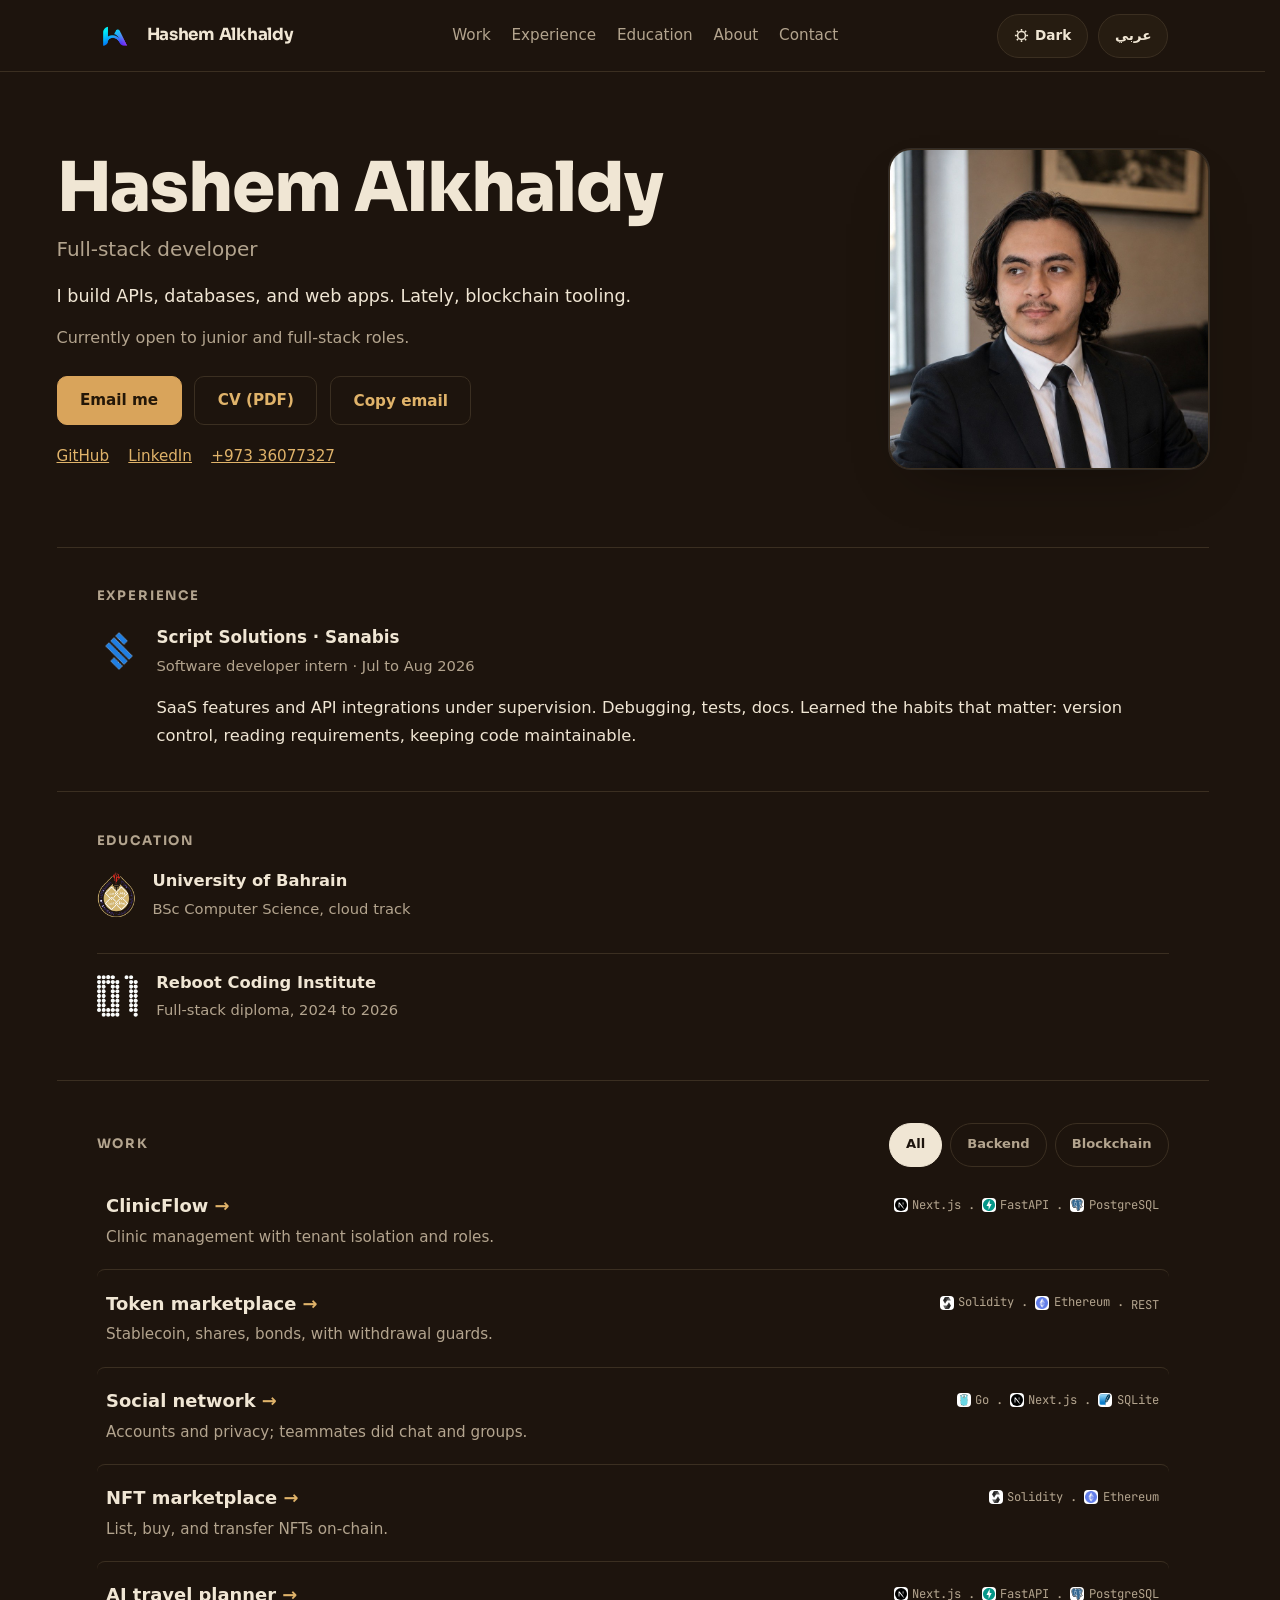
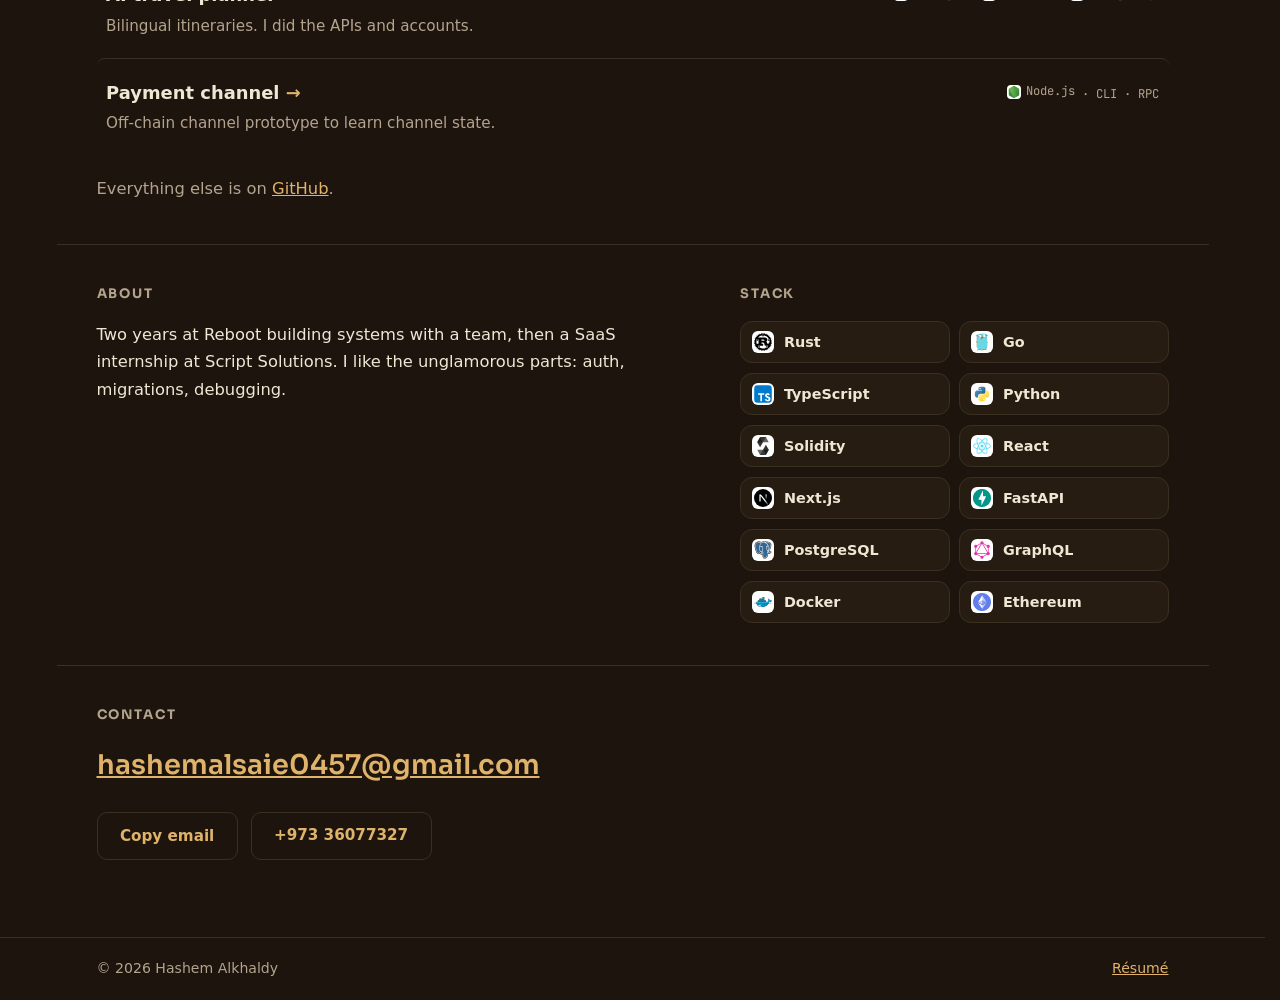
==== commit 4564a8c2: "warm brown theme, caramel dark, matching buttons" ====
--- a/index.html
+++ b/index.html
@@ -3,7 +3,7 @@
 <head>
   <meta charset="utf-8">
   <meta name="viewport" content="width=device-width, initial-scale=1">
-  <meta name="theme-color" content="#14110D">
+  <meta name="theme-color" content="#1D140D">
   <meta name="color-scheme" content="light dark">
   <title>Hashem Alkhaldy · Full-stack developer</title>
   <meta name="description" content="Hashem Alkhaldy, full-stack developer in Bahrain. APIs, databases, blockchain tooling.">
--- a/styles.css
+++ b/styles.css
@@ -1,22 +1,22 @@
 :root {
-  --bg: #E4EBDD;
-  --surface: #F2F6ED;
-  --ink: #1A2119;
-  --muted: #57675A;
-  --line: #CBD6C4;
-  --signal: #147A48;
-  --signal-ink: #0D6337;
+  --bg: #F0E6D2;
+  --surface: #FAF4E8;
+  --ink: #2B2117;
+  --muted: #655646;
+  --line: #DCD0B6;
+  --signal: #7A4E1F;
+  --signal-ink: #6B4218;
   --card: #FFFFFF;
 }
 
 [data-theme="dark"] {
-  --bg: #14110D;
-  --surface: #1D1914;
-  --ink: #ECE6DA;
-  --muted: #A79C8B;
-  --line: #2E2820;
-  --signal: #62D39B;
-  --signal-ink: #8FE3B7;
+  --bg: #1D140D;
+  --surface: #261C11;
+  --ink: #F0E6D4;
+  --muted: #B3A48E;
+  --line: #3B2F21;
+  --signal: #D9A45B;
+  --signal-ink: #E0B36A;
   --card: #1D1914;
 }
 
@@ -106,7 +106,7 @@
   font-size: 0.95rem;
   font-family: inherit;
   background: var(--signal);
-  color: #fff;
+  color: #FFF8EC;
   border: 1px solid var(--signal);
   border-radius: 10px;
   padding: 0.65rem 1.4rem;
@@ -115,7 +115,7 @@
   transition-property: transform, filter;
   transition-duration: 0.15s;
 }
-[data-theme="dark"] .btn { color: #0E1712; }
+[data-theme="dark"] .btn { color: #241708; }
 .btn:hover { filter: brightness(1.07); }
 .btn:active { transform: scale(0.96); }
 .btn.ghost { background: transparent; color: var(--signal-ink); border-color: var(--line); }
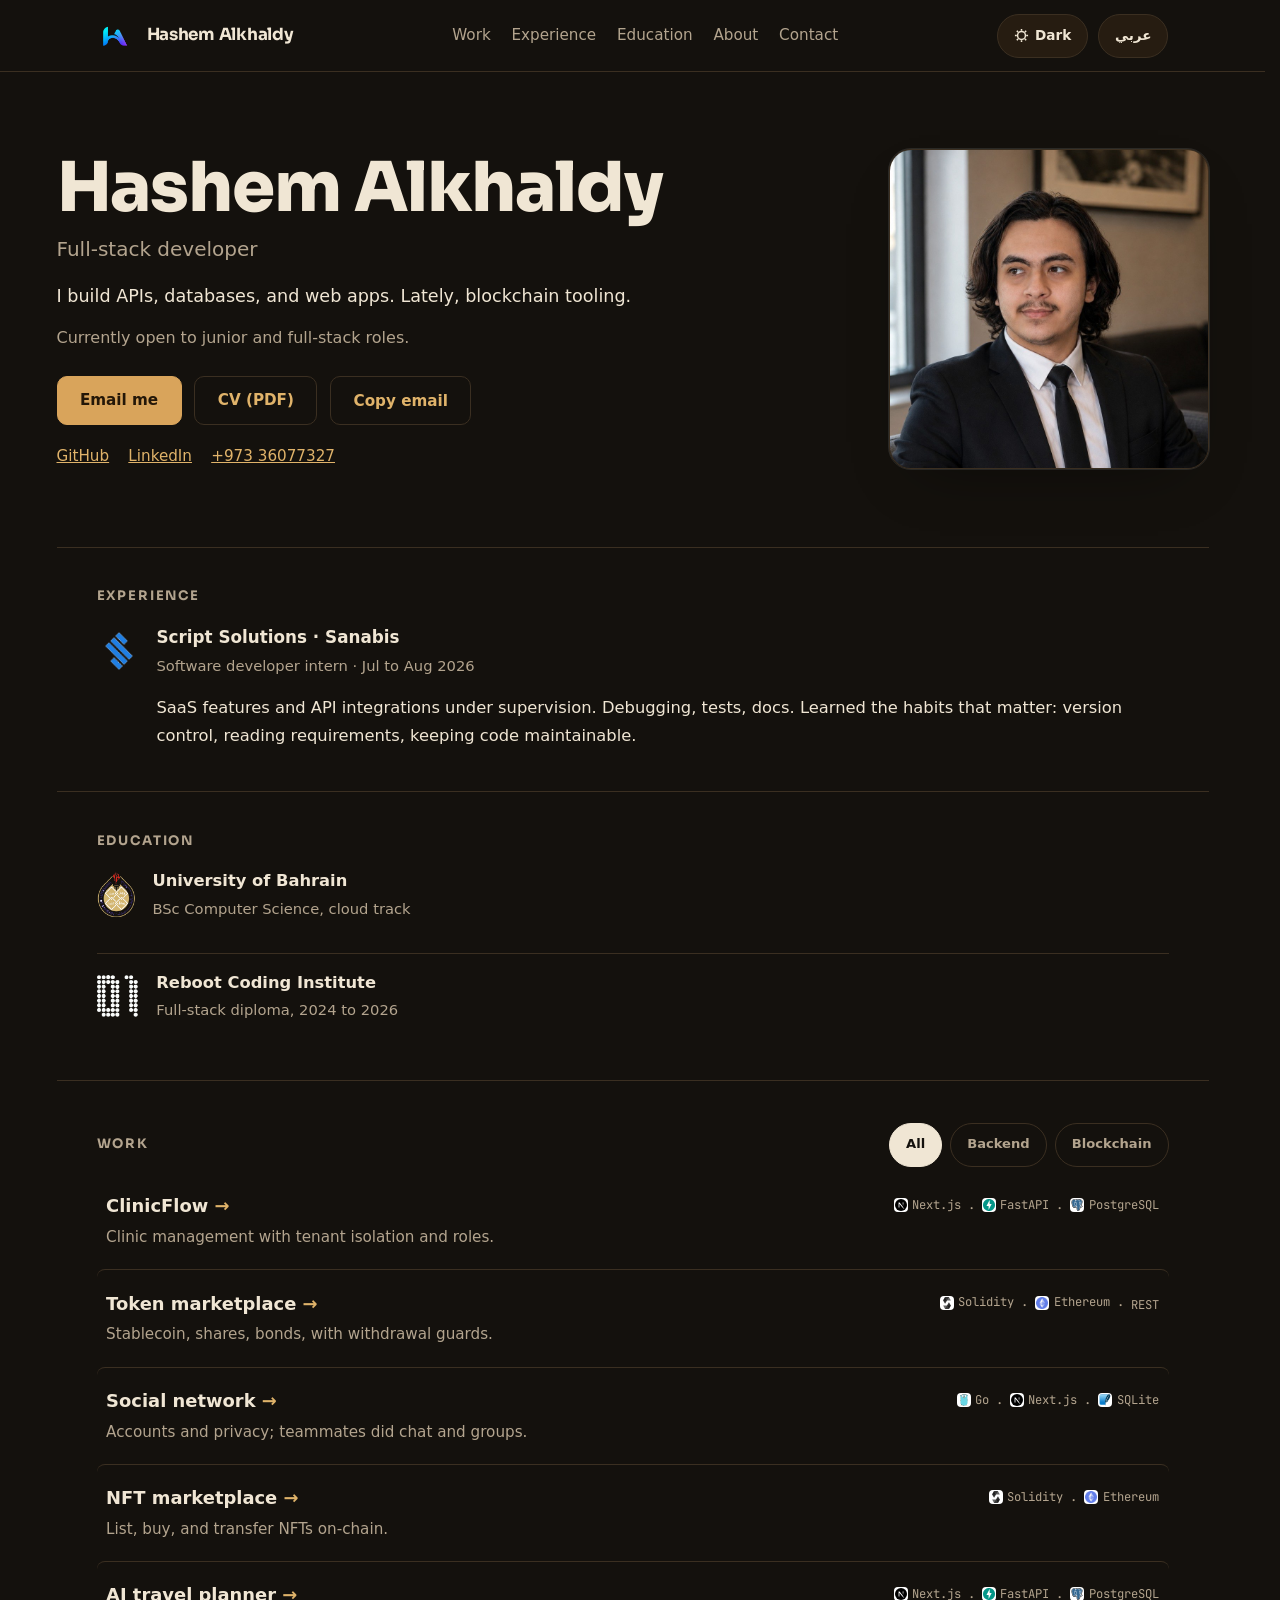
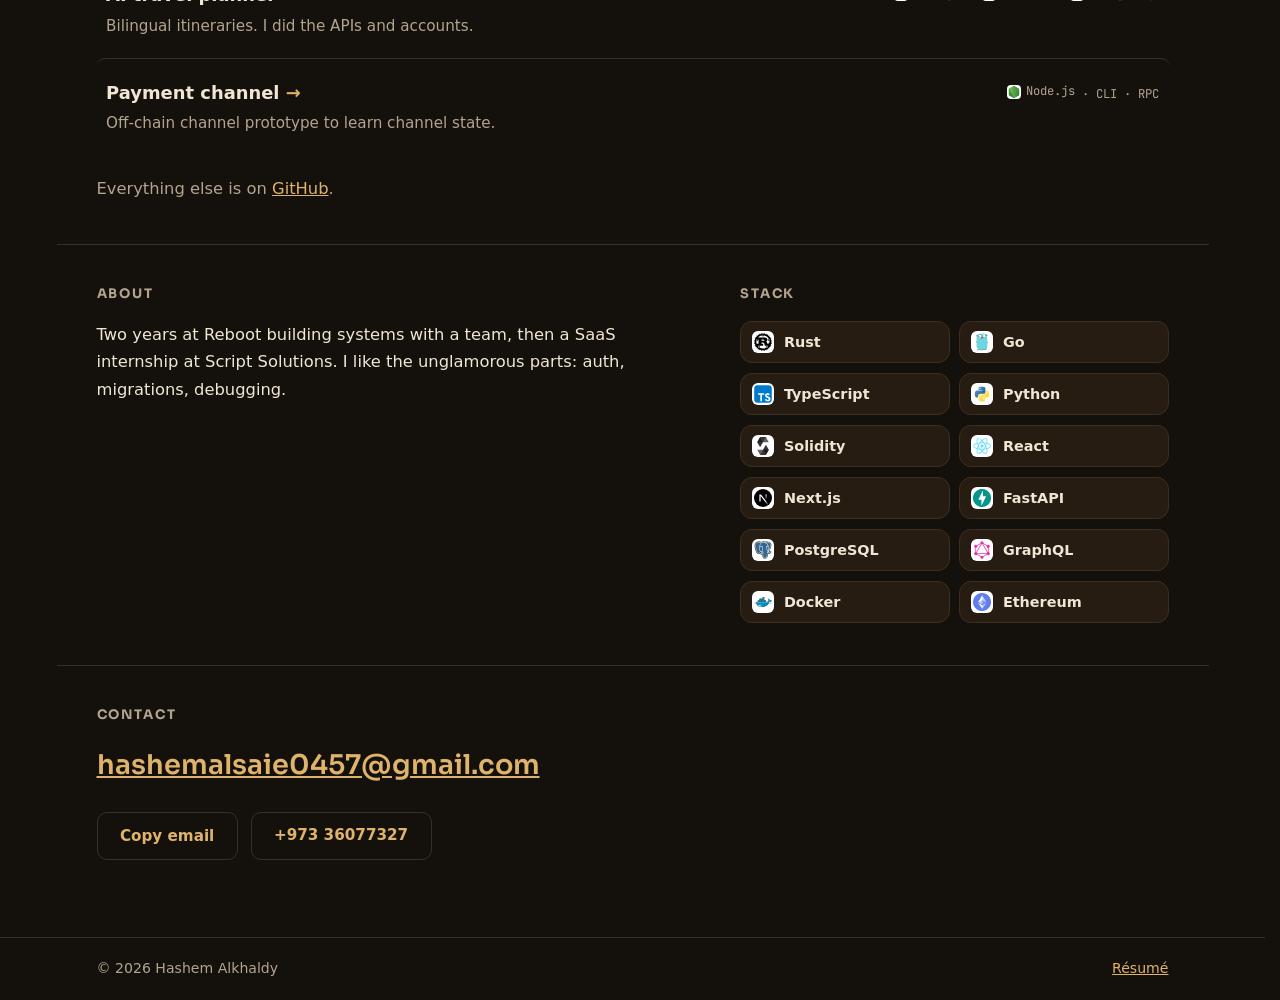
==== commit ee82996c: "restore previous dark background" ====
--- a/index.html
+++ b/index.html
@@ -3,7 +3,7 @@
 <head>
   <meta charset="utf-8">
   <meta name="viewport" content="width=device-width, initial-scale=1">
-  <meta name="theme-color" content="#1D140D">
+  <meta name="theme-color" content="#14110D">
   <meta name="color-scheme" content="light dark">
   <title>Hashem Alkhaldy · Full-stack developer</title>
   <meta name="description" content="Hashem Alkhaldy, full-stack developer in Bahrain. APIs, databases, blockchain tooling.">
--- a/styles.css
+++ b/styles.css
@@ -10,7 +10,7 @@
 }
 
 [data-theme="dark"] {
-  --bg: #1D140D;
+  --bg: #14110D;
   --surface: #261C11;
   --ink: #F0E6D4;
   --muted: #B3A48E;
